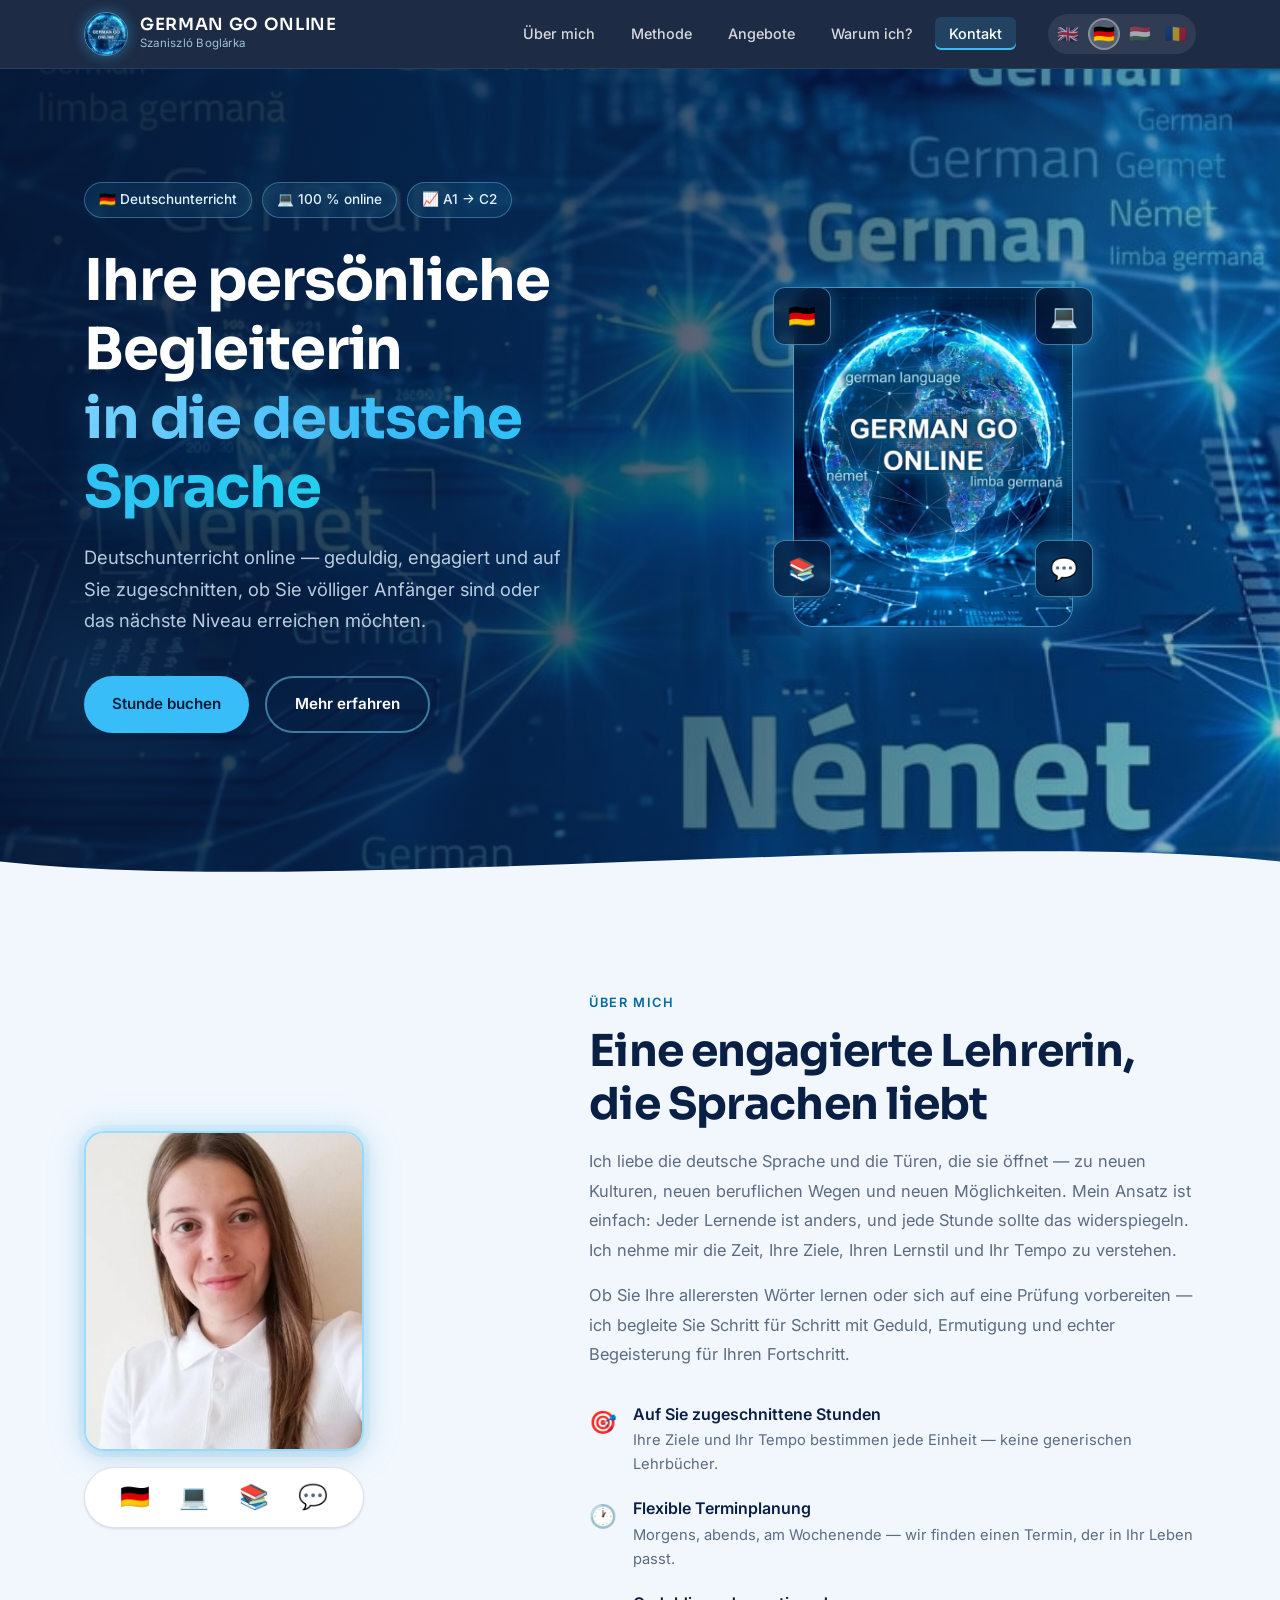
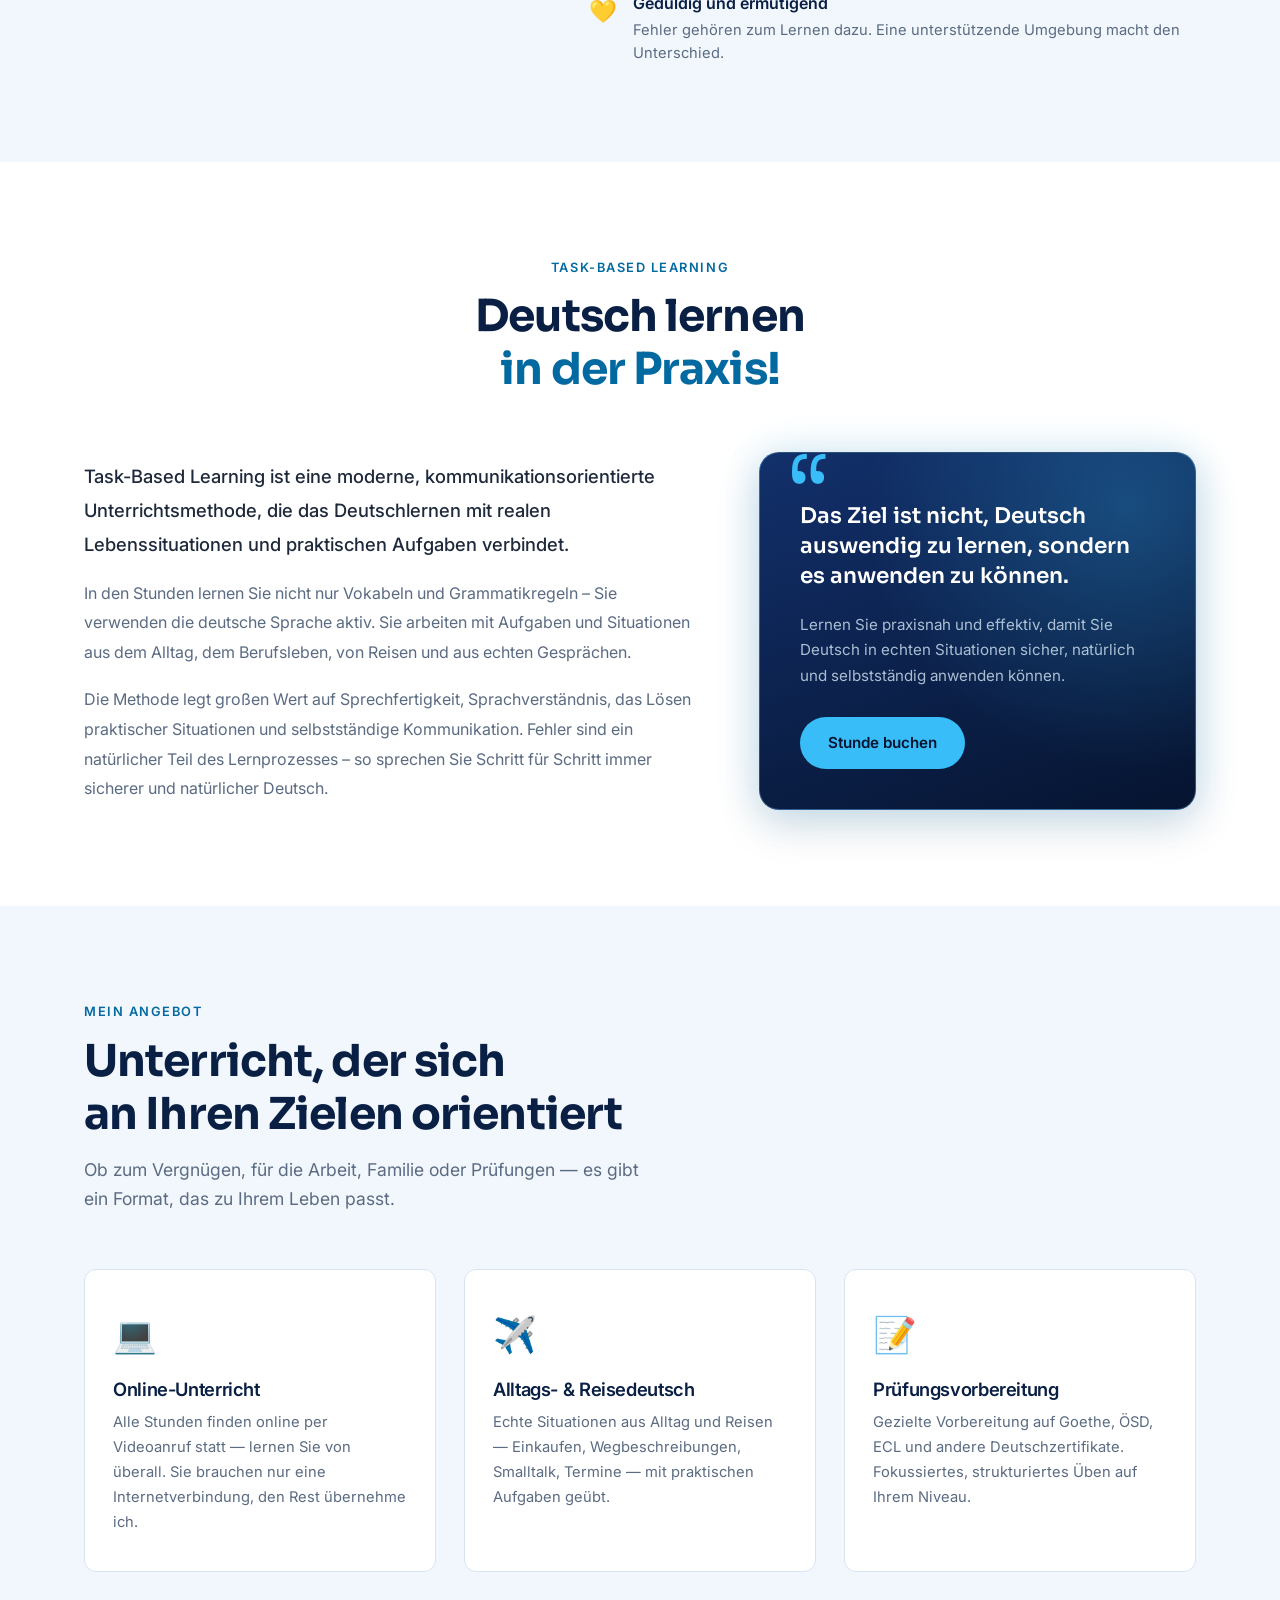
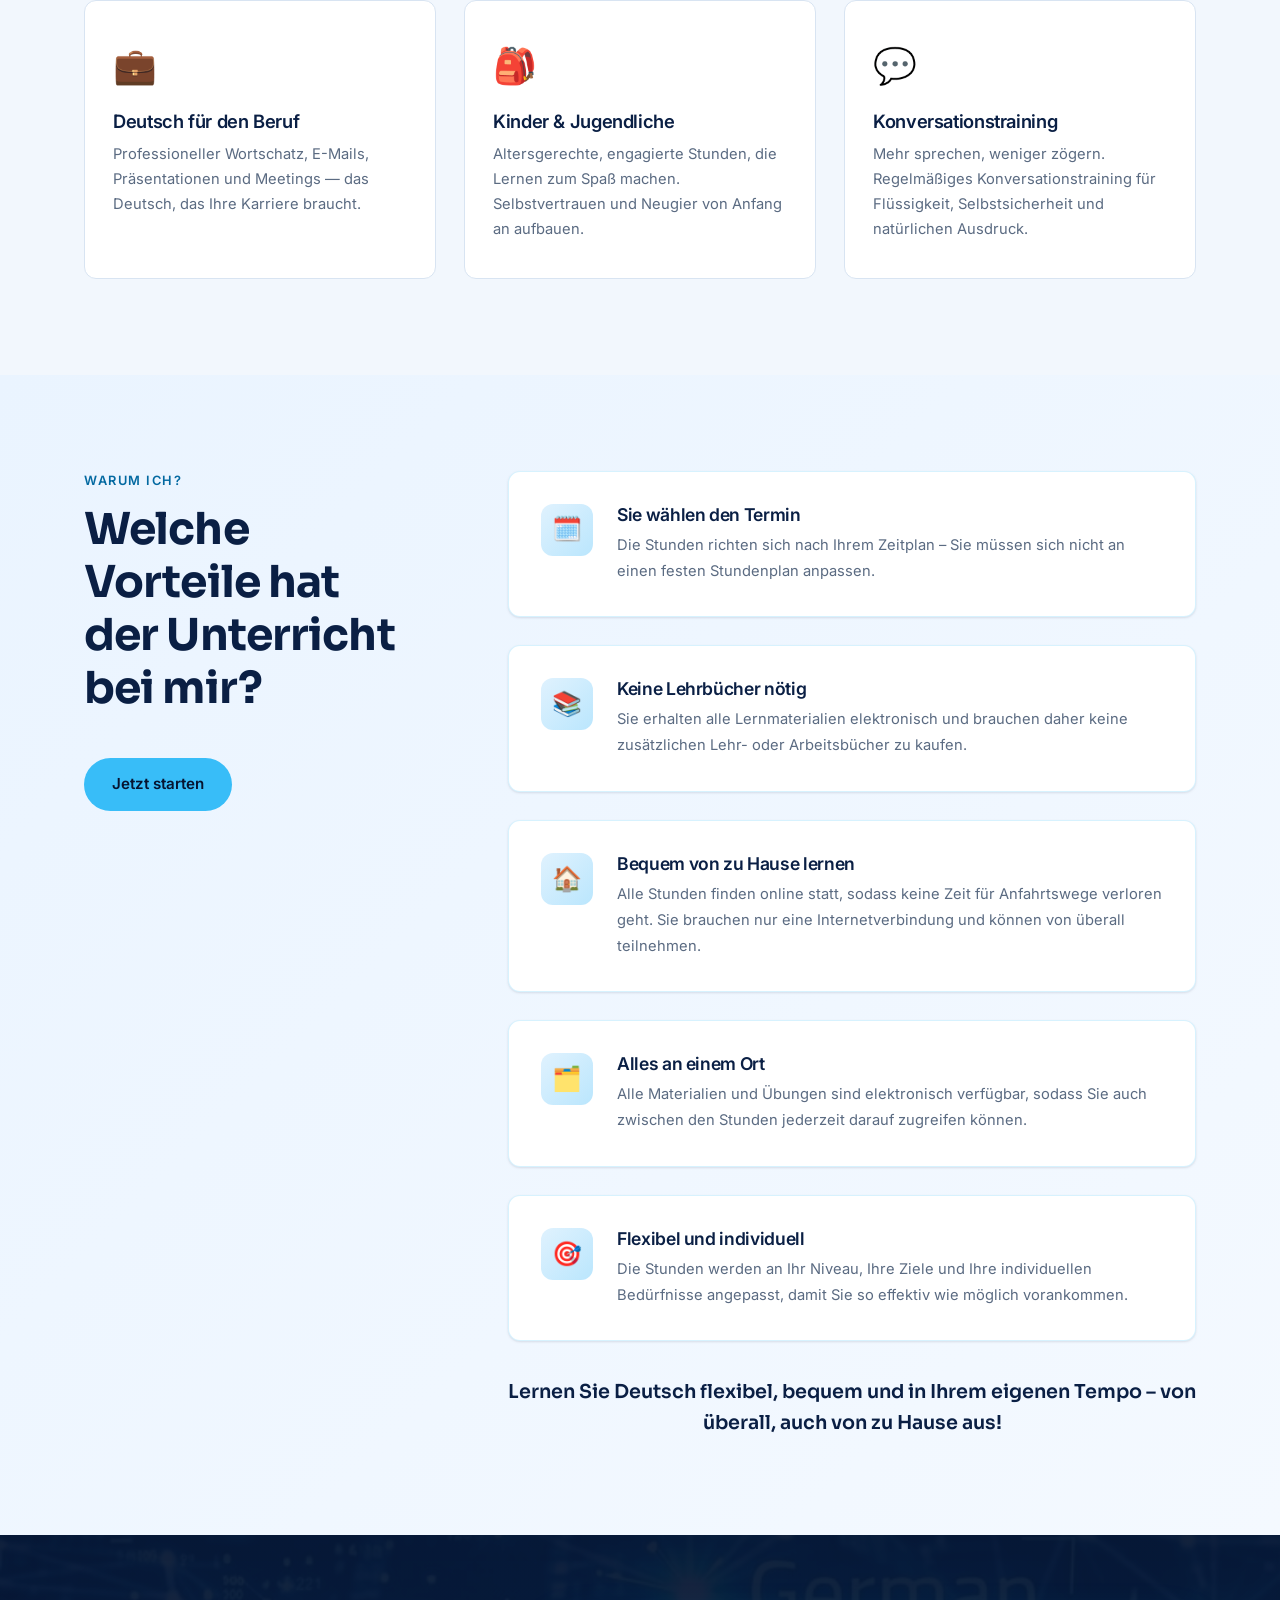
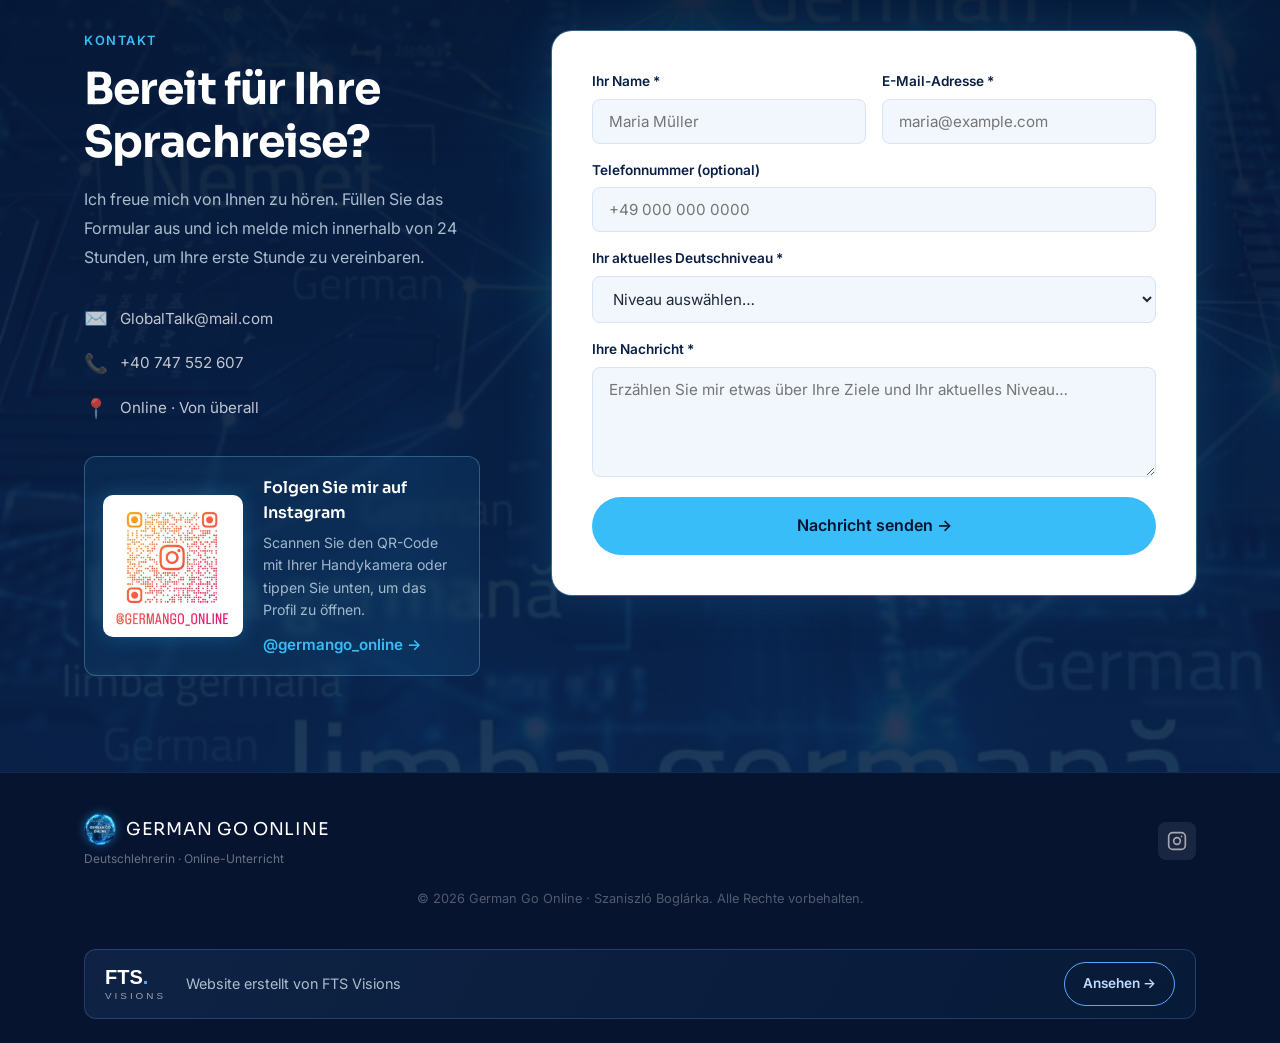
==== de/index.html @ 82cd07a6 "feat(seo): pre-rendered language pages, hreflang, structured data, sitemap - build.js generates /de/" ====
<!DOCTYPE html>
<html lang="de">
<head>
  <meta charset="UTF-8" />
  <meta name="viewport" content="width=device-width, initial-scale=1.0" />
  <link rel="preconnect" href="https://fonts.googleapis.com" />
  <link rel="preconnect" href="https://fonts.gstatic.com" crossorigin />
  <link href="https://fonts.googleapis.com/css2?family=Inter:wght@400;500;600&family=Sora:wght@500;600;700&display=swap" rel="stylesheet" />
  <meta name="theme-color" content="#0a1f44" />

  <!-- Icons -->
  <link rel="icon" href="../favicon.ico" sizes="any" />
  <link rel="icon" type="image/png" sizes="32x32" href="../img/favicon-32.png" />
  <link rel="icon" type="image/png" sizes="16x16" href="../img/favicon-16.png" />
  <link rel="apple-touch-icon" sizes="180x180" href="../img/apple-touch-icon.png" />
  <link rel="manifest" href="../site.webmanifest" />

  <!-- seo:start (generated by build.js — do not edit) -->
  <title>Deutschunterricht online mit Szaniszló Boglárka | German Go Online</title>
  <meta name="description" content="Deutsch online lernen mit Szaniszló Boglárka: aufgabenbasierter Unterricht von A1 bis C2, flexible Termine, digitale Materialien und Prüfungsvorbereitung." />
  <link rel="canonical" href="https://szilardtoth94.github.io/language-teacher/de/" />
  <link rel="alternate" hreflang="en" href="https://szilardtoth94.github.io/language-teacher/" />
  <link rel="alternate" hreflang="de" href="https://szilardtoth94.github.io/language-teacher/de/" />
  <link rel="alternate" hreflang="hu" href="https://szilardtoth94.github.io/language-teacher/hu/" />
  <link rel="alternate" hreflang="ro" href="https://szilardtoth94.github.io/language-teacher/ro/" />
  <link rel="alternate" hreflang="x-default" href="https://szilardtoth94.github.io/language-teacher/" />
  <meta property="og:type" content="website" />
  <meta property="og:site_name" content="German Go Online" />
  <meta property="og:locale" content="de_DE" />
  <meta property="og:locale:alternate" content="en_US" />
  <meta property="og:locale:alternate" content="hu_HU" />
  <meta property="og:locale:alternate" content="ro_RO" />
  <meta property="og:title" content="Deutschunterricht online mit Szaniszló Boglárka | German Go Online" />
  <meta property="og:description" content="Deutsch online lernen mit Szaniszló Boglárka: aufgabenbasierter Unterricht von A1 bis C2, flexible Termine, digitale Materialien und Prüfungsvorbereitung." />
  <meta property="og:url" content="https://szilardtoth94.github.io/language-teacher/de/" />
  <meta property="og:image" content="https://szilardtoth94.github.io/language-teacher/img/og-image.jpg" />
  <meta property="og:image:width" content="1200" />
  <meta property="og:image:height" content="630" />
  <meta property="og:image:alt" content="German Go Online logo — glowing globe" />
  <meta name="twitter:card" content="summary_large_image" />
  <meta name="twitter:title" content="Deutschunterricht online mit Szaniszló Boglárka | German Go Online" />
  <meta name="twitter:description" content="Deutsch online lernen mit Szaniszló Boglárka: aufgabenbasierter Unterricht von A1 bis C2, flexible Termine, digitale Materialien und Prüfungsvorbereitung." />
  <meta name="twitter:image" content="https://szilardtoth94.github.io/language-teacher/img/og-image.jpg" />
  <script type="application/ld+json">
  {"@context":"https://schema.org","@type":"EducationalOrganization","name":"German Go Online","url":"https://szilardtoth94.github.io/language-teacher/de/","logo":"https://szilardtoth94.github.io/language-teacher/img/icon-512.png","image":"https://szilardtoth94.github.io/language-teacher/img/og-image.jpg","description":"Deutsch online lernen mit Szaniszló Boglárka: aufgabenbasierter Unterricht von A1 bis C2, flexible Termine, digitale Materialien und Prüfungsvorbereitung.","email":"GlobalTalk@mail.com","telephone":"+40747552607","sameAs":["https://www.instagram.com/germango_online/"],"knowsLanguage":"de","availableLanguage":["en","de","hu","ro"],"founder":{"@type":"Person","name":"Szaniszló Boglárka","image":"https://szilardtoth94.github.io/language-teacher/img/profile.jpeg","knowsLanguage":["en","de","hu","ro"]}}
  </script>
  <!-- seo:end -->
  <link rel="stylesheet" href="../css/styles.css" />
</head>
<body>
  <nav id="navbar">
    <div class="container nav-inner">
      <a href="#" class="nav-logo" aria-label="German Go Online — Szaniszló Boglárka">
        <img src="../img/logo-icon.png" alt="" class="nav-logo-icon" width="44" height="44" />
        <span class="nav-logo-text">
          <span class="nav-logo-name">German Go Online</span>
          <span class="nav-logo-tag">Szaniszló Boglárka</span>
        </span>
      </a>
      <button class="nav-toggle" aria-label="Toggle menu" aria-expanded="false">
        <span></span><span></span><span></span>
      </button>
      <ul class="nav-links" role="list">
        <li><a href="#about" class="nav-link" data-i18n="nav.about">Über mich</a></li>
        <li><a href="#method" class="nav-link" data-i18n="nav.method">Methode</a></li>
        <li><a href="#services" class="nav-link" data-i18n="nav.services">Angebote</a></li>
        <li><a href="#why" class="nav-link" data-i18n="nav.why">Warum ich?</a></li>
        <li><a href="#contact" class="nav-link" data-i18n="nav.contact">Kontakt</a></li>
      </ul>
      <div class="lang-switcher" aria-label="Select language">
        <a class="lang-btn" data-lang="en" href="../" hreflang="en" aria-label="English">🇬🇧</a>
        <a class="lang-btn active" data-lang="de" href="./" hreflang="de" aria-label="Deutsch">🇩🇪</a>
        <a class="lang-btn" data-lang="hu" href="../hu/" hreflang="hu" aria-label="Magyar">🇭🇺</a>
        <a class="lang-btn" data-lang="ro" href="../ro/" hreflang="ro" aria-label="Română">🇷🇴</a>
      </div>
    </div>
  </nav>

  <section id="hero">
    <div class="hero-bg-shapes" aria-hidden="true">
      <div class="shape shape-1"></div>
      <div class="shape shape-2"></div>
    </div>
    <div class="container hero-inner">
      <div class="hero-content">
        <div class="hero-flags" aria-label="Lesson highlights">
          <span class="flag-badge" data-i18n="hero.badge.de">🇩🇪 Deutschunterricht</span>
          <span class="flag-badge" data-i18n="hero.badge.online">💻 100 % online</span>
          <span class="flag-badge" data-i18n="hero.badge.levels">📈 A1 → C2</span>
        </div>
        <h1 class="hero-headline" data-i18n-html="hero.headline">Ihre persönliche Begleiterin<br /><em>in die deutsche Sprache</em></h1>
        <p class="hero-sub" data-i18n="hero.sub">Deutschunterricht online — geduldig, engagiert und auf Sie zugeschnitten, ob Sie völliger Anfänger sind oder das nächste Niveau erreichen möchten.</p>
        <div class="hero-ctas">
          <a href="#contact" class="btn btn-primary" data-i18n="hero.cta.primary">Stunde buchen</a>
          <a href="#about" class="btn btn-ghost" data-i18n="hero.cta.ghost">Mehr erfahren</a>
        </div>
      </div>
      <div class="hero-visual" aria-hidden="true">
        <div class="hero-avatar-wrap">
          <div class="hero-avatar-placeholder hero-logo">
            <img src="../logo.jpeg" alt="German Go Online logo" class="hero-logo-img" width="576" height="1024" fetchpriority="high" />
          </div>
          <div class="hero-lang-float hero-lang-1">🇩🇪</div>
          <div class="hero-lang-float hero-lang-2">💻</div>
          <div class="hero-lang-float hero-lang-3">📚</div>
          <div class="hero-lang-float hero-lang-4">💬</div>
        </div>
      </div>
    </div>
    <div class="hero-wave" aria-hidden="true">
      <svg viewBox="0 0 1440 80" preserveAspectRatio="none" xmlns="http://www.w3.org/2000/svg">
        <path d="M0,40 C360,80 1080,0 1440,40 L1440,80 L0,80 Z" fill="#f2f7fd"/>
      </svg>
    </div>
  </section>

  <section id="about" class="section">
    <div class="container about-inner">
      <div class="about-image reveal">
        <div class="about-avatar-wrap">
          <div class="about-avatar-placeholder">
            <img src="../img/profile.jpeg" alt="Szaniszló Boglárka" class="avatar-img profile-photo" width="280" height="320" loading="lazy" />
          </div>
          <div class="about-flag-ring" aria-hidden="true">
            <span>🇩🇪</span><span>💻</span><span>📚</span><span>💬</span>
          </div>
        </div>
      </div>
      <div class="about-content reveal">
        <p class="section-label" data-i18n="about.label">Über mich</p>
        <h2 class="section-title" data-i18n-html="about.title">Eine engagierte Lehrerin,<br />die Sprachen liebt</h2>
        <p class="about-bio" data-i18n="about.bio1">Ich liebe die deutsche Sprache und die Türen, die sie öffnet — zu neuen Kulturen, neuen beruflichen Wegen und neuen Möglichkeiten. Mein Ansatz ist einfach: Jeder Lernende ist anders, und jede Stunde sollte das widerspiegeln. Ich nehme mir die Zeit, Ihre Ziele, Ihren Lernstil und Ihr Tempo zu verstehen.</p>
        <p class="about-bio" style="margin-top:16px;" data-i18n="about.bio2">Ob Sie Ihre allerersten Wörter lernen oder sich auf eine Prüfung vorbereiten — ich begleite Sie Schritt für Schritt mit Geduld, Ermutigung und echter Begeisterung für Ihren Fortschritt.</p>
        <ul class="about-highlights">
          <li class="about-highlight">
            <span class="highlight-icon">🎯</span>
            <div>
              <strong data-i18n="about.h1.title">Auf Sie zugeschnittene Stunden</strong>
              <p data-i18n="about.h1.desc">Ihre Ziele und Ihr Tempo bestimmen jede Einheit — keine generischen Lehrbücher.</p>
            </div>
          </li>
          <li class="about-highlight">
            <span class="highlight-icon">🕐</span>
            <div>
              <strong data-i18n="about.h2.title">Flexible Terminplanung</strong>
              <p data-i18n="about.h2.desc">Morgens, abends, am Wochenende — wir finden einen Termin, der in Ihr Leben passt.</p>
            </div>
          </li>
          <li class="about-highlight">
            <span class="highlight-icon">💛</span>
            <div>
              <strong data-i18n="about.h3.title">Geduldig und ermutigend</strong>
              <p data-i18n="about.h3.desc">Fehler gehören zum Lernen dazu. Eine unterstützende Umgebung macht den Unterschied.</p>
            </div>
          </li>
        </ul>
      </div>
    </div>
  </section>

  <section id="method" class="section method-section">
    <div class="container">
      <div class="section-header reveal" style="text-align:center; margin-bottom:56px;">
        <p class="section-label" data-i18n="method.label">Task-Based Learning</p>
        <h2 class="section-title" data-i18n-html="method.title">Deutsch lernen<br /><em>in der Praxis!</em></h2>
      </div>
      <div class="method-inner">
        <div class="method-text reveal">
          <p class="method-lead" data-i18n="method.p1">Task-Based Learning ist eine moderne, kommunikationsorientierte Unterrichtsmethode, die das Deutschlernen mit realen Lebenssituationen und praktischen Aufgaben verbindet.</p>
          <p data-i18n="method.p2">In den Stunden lernen Sie nicht nur Vokabeln und Grammatikregeln – Sie verwenden die deutsche Sprache aktiv. Sie arbeiten mit Aufgaben und Situationen aus dem Alltag, dem Berufsleben, von Reisen und aus echten Gesprächen.</p>
          <p data-i18n="method.p3">Die Methode legt großen Wert auf Sprechfertigkeit, Sprachverständnis, das Lösen praktischer Situationen und selbstständige Kommunikation. Fehler sind ein natürlicher Teil des Lernprozesses – so sprechen Sie Schritt für Schritt immer sicherer und natürlicher Deutsch.</p>
        </div>
        <aside class="method-quote reveal">
          <span class="method-quote-mark" aria-hidden="true">“</span>
          <blockquote data-i18n="method.quote">Das Ziel ist nicht, Deutsch auswendig zu lernen, sondern es anwenden zu können.</blockquote>
          <p class="method-closing" data-i18n="method.closing">Lernen Sie praxisnah und effektiv, damit Sie Deutsch in echten Situationen sicher, natürlich und selbstständig anwenden können.</p>
          <a href="#contact" class="btn btn-primary" data-i18n="hero.cta.primary">Stunde buchen</a>
        </aside>
      </div>
    </div>
  </section>

  <section id="services" class="section">
    <div class="container">
      <div class="section-header reveal" style="margin-bottom:56px;">
        <p class="section-label" data-i18n="svc.label">Mein Angebot</p>
        <h2 class="section-title" data-i18n-html="svc.title">Unterricht, der sich<br />an Ihren Zielen orientiert</h2>
        <p class="section-sub" data-i18n="svc.sub">Ob zum Vergnügen, für die Arbeit, Familie oder Prüfungen — es gibt ein Format, das zu Ihrem Leben passt.</p>
      </div>
      <div class="services-grid">
        <div class="service-card reveal">
          <div class="service-icon">💻</div>
          <h3 class="service-title" data-i18n="svc.online.title">Online-Unterricht</h3>
          <p class="service-desc" data-i18n="svc.online.desc">Alle Stunden finden online per Videoanruf statt — lernen Sie von überall. Sie brauchen nur eine Internetverbindung, den Rest übernehme ich.</p>
        </div>
        <div class="service-card reveal">
          <div class="service-icon">✈️</div>
          <h3 class="service-title" data-i18n="svc.everyday.title">Alltags- &amp; Reisedeutsch</h3>
          <p class="service-desc" data-i18n="svc.everyday.desc">Echte Situationen aus Alltag und Reisen — Einkaufen, Wegbeschreibungen, Smalltalk, Termine — mit praktischen Aufgaben geübt.</p>
        </div>
        <div class="service-card reveal">
          <div class="service-icon">📝</div>
          <h3 class="service-title" data-i18n="svc.exam.title">Prüfungsvorbereitung</h3>
          <p class="service-desc" data-i18n="svc.exam.desc">Gezielte Vorbereitung auf Goethe, ÖSD, ECL und andere Deutschzertifikate. Fokussiertes, strukturiertes Üben auf Ihrem Niveau.</p>
        </div>
        <div class="service-card reveal">
          <div class="service-icon">💼</div>
          <h3 class="service-title" data-i18n="svc.business.title">Deutsch für den Beruf</h3>
          <p class="service-desc" data-i18n="svc.business.desc">Professioneller Wortschatz, E-Mails, Präsentationen und Meetings — das Deutsch, das Ihre Karriere braucht.</p>
        </div>
        <div class="service-card reveal">
          <div class="service-icon">🎒</div>
          <h3 class="service-title" data-i18n="svc.kids.title">Kinder &amp; Jugendliche</h3>
          <p class="service-desc" data-i18n="svc.kids.desc">Altersgerechte, engagierte Stunden, die Lernen zum Spaß machen. Selbstvertrauen und Neugier von Anfang an aufbauen.</p>
        </div>
        <div class="service-card reveal">
          <div class="service-icon">💬</div>
          <h3 class="service-title" data-i18n="svc.conv.title">Konversationstraining</h3>
          <p class="service-desc" data-i18n="svc.conv.desc">Mehr sprechen, weniger zögern. Regelmäßiges Konversationstraining für Flüssigkeit, Selbstsicherheit und natürlichen Ausdruck.</p>
        </div>
      </div>
    </div>
  </section>

  <section id="why" class="section why-section">
    <div class="container">
      <div class="why-inner">
        <div class="why-header reveal">
          <p class="section-label" data-i18n="why.label">Warum ich?</p>
          <h2 class="section-title" data-i18n-html="why.title">Welche Vorteile hat<br />der Unterricht bei mir?</h2>
          <a href="#contact" class="btn btn-primary" style="margin-top:28px; display:inline-flex;" data-i18n="why.cta">Jetzt starten</a>
        </div>
        <div class="why-cards">
          <div class="why-card reveal">
            <div class="why-icon-wrap"><span class="why-icon">🗓️</span></div>
            <div>
              <h3 class="why-title" data-i18n="why.c1.title">Sie wählen den Termin</h3>
              <p class="why-desc" data-i18n="why.c1.desc">Die Stunden richten sich nach Ihrem Zeitplan – Sie müssen sich nicht an einen festen Stundenplan anpassen.</p>
            </div>
          </div>
          <div class="why-card reveal">
            <div class="why-icon-wrap"><span class="why-icon">📚</span></div>
            <div>
              <h3 class="why-title" data-i18n="why.c2.title">Keine Lehrbücher nötig</h3>
              <p class="why-desc" data-i18n="why.c2.desc">Sie erhalten alle Lernmaterialien elektronisch und brauchen daher keine zusätzlichen Lehr- oder Arbeitsbücher zu kaufen.</p>
            </div>
          </div>
          <div class="why-card reveal">
            <div class="why-icon-wrap"><span class="why-icon">🏠</span></div>
            <div>
              <h3 class="why-title" data-i18n="why.c3.title">Bequem von zu Hause lernen</h3>
              <p class="why-desc" data-i18n="why.c3.desc">Alle Stunden finden online statt, sodass keine Zeit für Anfahrtswege verloren geht. Sie brauchen nur eine Internetverbindung und können von überall teilnehmen.</p>
            </div>
          </div>
          <div class="why-card reveal">
            <div class="why-icon-wrap"><span class="why-icon">🗂️</span></div>
            <div>
              <h3 class="why-title" data-i18n="why.c4.title">Alles an einem Ort</h3>
              <p class="why-desc" data-i18n="why.c4.desc">Alle Materialien und Übungen sind elektronisch verfügbar, sodass Sie auch zwischen den Stunden jederzeit darauf zugreifen können.</p>
            </div>
          </div>
          <div class="why-card reveal">
            <div class="why-icon-wrap"><span class="why-icon">🎯</span></div>
            <div>
              <h3 class="why-title" data-i18n="why.c5.title">Flexibel und individuell</h3>
              <p class="why-desc" data-i18n="why.c5.desc">Die Stunden werden an Ihr Niveau, Ihre Ziele und Ihre individuellen Bedürfnisse angepasst, damit Sie so effektiv wie möglich vorankommen.</p>
            </div>
          </div>
          <p class="why-closing reveal" data-i18n="why.closing">Lernen Sie Deutsch flexibel, bequem und in Ihrem eigenen Tempo – von überall, auch von zu Hause aus!</p>
        </div>
      </div>
    </div>
  </section>

  <section id="contact" class="section">
    <div class="container">
      <div class="contact-inner">
        <div class="contact-info reveal">
          <p class="section-label" style="color:var(--accent);" data-i18n="contact.label">Kontakt</p>
          <h2 class="section-title" style="color:white;" data-i18n-html="contact.title">Bereit für Ihre<br />Sprachreise?</h2>
          <p class="contact-intro" data-i18n="contact.intro">Ich freue mich von Ihnen zu hören. Füllen Sie das Formular aus und ich melde mich innerhalb von 24 Stunden, um Ihre erste Stunde zu vereinbaren.</p>
          <ul class="contact-details">
            <li class="contact-detail">
              <span class="contact-detail-icon">✉️</span>
              <a href="mailto:GlobalTalk@mail.com" class="contact-link">GlobalTalk@mail.com</a>
            </li>
            <li class="contact-detail">
              <span class="contact-detail-icon">📞</span>
              <a href="tel:+40747552607" class="contact-link">+40 747 552 607</a>
            </li>
            <li class="contact-detail">
              <span class="contact-detail-icon">📍</span>
              <span data-i18n="contact.location">Online · Von überall</span>
            </li>
          </ul>
          <div class="insta-card">
            <a href="https://www.instagram.com/germango_online/" target="_blank" rel="noopener" class="insta-qr-link" aria-label="Instagram @germango_online">
              <img src="../img/insta-qr.jpeg" alt="Instagram QR code — @germango_online" class="insta-qr" width="140" height="142" loading="lazy" />
            </a>
            <div class="insta-text">
              <strong data-i18n="contact.insta.title">Folgen Sie mir auf Instagram</strong>
              <p data-i18n="contact.insta.desc">Scannen Sie den QR-Code mit Ihrer Handykamera oder tippen Sie unten, um das Profil zu öffnen.</p>
              <a href="https://www.instagram.com/germango_online/" target="_blank" rel="noopener" class="insta-handle">@germango_online →</a>
            </div>
          </div>
        </div>
        <div class="contact-form-wrap reveal">
          <form class="contact-form" id="contact-form" action="https://formsubmit.co/GlobalTalk@mail.com" method="POST">
            <input type="hidden" name="_subject" value="New lesson enquiry — German Go Online" />
            <input type="hidden" name="_template" value="table" />
            <input type="text" name="_honey" class="form-honeypot" tabindex="-1" autocomplete="off" aria-hidden="true" />
            <div class="form-row">
              <div class="form-group">
                <label for="name" data-i18n="contact.form.name">Ihr Name *</label>
                <input type="text" id="name" name="Name" data-i18n-placeholder="contact.form.name.ph" placeholder="Maria Müller" required />
              </div>
              <div class="form-group">
                <label for="email" data-i18n="contact.form.email">E-Mail-Adresse *</label>
                <input type="email" id="email" name="Email" data-i18n-placeholder="contact.form.email.ph" placeholder="maria@example.com" required />
              </div>
            </div>
            <div class="form-group">
              <label for="phone" data-i18n="contact.form.phone">Telefonnummer (optional)</label>
              <input type="tel" id="phone" name="Phone" data-i18n-placeholder="contact.form.phone.ph" placeholder="+49 000 000 0000" />
            </div>
            <div class="form-group">
              <label for="level" data-i18n="contact.form.level">Ihr aktuelles Deutschniveau *</label>
              <select id="level" name="German level" required>
                <option value="" disabled selected data-i18n-option="contact.form.level.ph">Niveau auswählen…</option>
                <option value="Complete beginner" data-i18n-option="contact.form.level.zero">Absoluter Anfänger</option>
                <option value="A1-A2" data-i18n-option="contact.form.level.a">A1–A2 · Grundstufe</option>
                <option value="B1-B2" data-i18n-option="contact.form.level.b">B1–B2 · Mittelstufe</option>
                <option value="C1-C2" data-i18n-option="contact.form.level.c">C1–C2 · Oberstufe</option>
                <option value="Not sure" data-i18n-option="contact.form.level.ns">Noch nicht sicher</option>
              </select>
            </div>
            <div class="form-group">
              <label for="message" data-i18n="contact.form.msg">Ihre Nachricht *</label>
              <textarea id="message" name="Message" rows="4" data-i18n-placeholder="contact.form.msg.ph" placeholder="Erzählen Sie mir etwas über Ihre Ziele und Ihr aktuelles Niveau…" required></textarea>
            </div>
            <button type="submit" class="btn btn-primary form-submit" data-i18n="contact.form.submit">Nachricht senden →</button>
            <p class="form-status" role="status" aria-live="polite"></p>
          </form>
        </div>
      </div>
    </div>
  </section>

  <footer class="footer">
    <div class="container footer-inner">
      <div class="footer-brand">
        <span class="footer-name"><img src="../img/logo-icon.png" alt="" class="footer-logo-icon" width="32" height="32" />German Go Online</span>
        <span class="footer-tagline" data-i18n="footer.tagline">Deutschlehrerin · Online-Unterricht</span>
      </div>
      <div class="footer-social" aria-label="Social media">
        <a href="https://www.instagram.com/germango_online/" target="_blank" rel="noopener" aria-label="Instagram" class="social-link">
          <svg viewBox="0 0 24 24" width="20" height="20" fill="none" stroke="currentColor" stroke-width="2"><rect x="2" y="2" width="20" height="20" rx="5"/><circle cx="12" cy="12" r="4"/><circle cx="17.5" cy="6.5" r="1" fill="currentColor" stroke="none"/></svg>
        </a>
      </div>
      <p class="footer-copy" data-i18n="footer.copy">© 2026 German Go Online · Szaniszló Boglárka. Alle Rechte vorbehalten.</p>
    </div>
  </footer>

  <aside class="fts-ad" aria-label="Website by FTS Visions">
    <div class="container">
      <a class="fts-card" href="https://www.ftsvisions.com/en/" data-i18n-href="fts.href" target="_blank" rel="noopener">
        <span class="fts-logo" aria-hidden="true">
          <span class="fts-logo-main">FTS<span class="fts-dot">.</span></span>
          <span class="fts-logo-sub">VISIONS</span>
        </span>
        <span class="fts-text" data-i18n="fts.label">Website erstellt von FTS Visions</span>
        <span class="fts-cta" data-i18n="fts.cta">Ansehen →</span>
      </a>
    </div>
  </aside>

  <div id="lang-modal" class="lang-modal" role="dialog" aria-modal="true" aria-labelledby="lang-modal-title">
    <div class="lang-modal-box">
      <p class="lang-modal-greeting">Welcome · Willkommen · Üdvözlünk · Bun venit</p>
      <h2 class="lang-modal-title" id="lang-modal-title">Choose your language</h2>
      <div class="lang-modal-options">
        <a class="lang-modal-btn" data-lang="en" href="../" hreflang="en">
          <span class="lang-modal-flag">🇬🇧</span>
          <span class="lang-modal-name">English</span>
        </a>
        <a class="lang-modal-btn" data-lang="de" href="./" hreflang="de">
          <span class="lang-modal-flag">🇩🇪</span>
          <span class="lang-modal-name">Deutsch</span>
        </a>
        <a class="lang-modal-btn" data-lang="hu" href="../hu/" hreflang="hu">
          <span class="lang-modal-flag">🇭🇺</span>
          <span class="lang-modal-name">Magyar</span>
        </a>
        <a class="lang-modal-btn" data-lang="ro" href="../ro/" hreflang="ro">
          <span class="lang-modal-flag">🇷🇴</span>
          <span class="lang-modal-name">Română</span>
        </a>
      </div>
    </div>
  </div>

  <script src="../js/translations.js"></script>
  <script src="../js/main.js"></script>
</body>
</html>
---- css/styles.css ----
*, *::before, *::after { box-sizing: border-box; margin: 0; padding: 0; }

:root {
  --primary: #0a1f44;
  --primary-light: #12306b;
  --primary-deep: #061430;
  --accent: #38bdf8;
  --accent-dark: #0ea5e9;
  --accent-ink: #0369a1;
  --glow: rgba(56,189,248,.45);
  --bg: #f2f7fd;
  --surface: #ffffff;
  --text: #1e293b;
  --muted: #5b6b82;
  --border: #d8e4f2;
  --shadow-sm: 0 1px 3px rgba(10,31,68,.08), 0 1px 2px rgba(10,31,68,.05);
  --shadow-md: 0 6px 20px rgba(10,31,68,.10);
  --shadow-lg: 0 14px 44px rgba(10,31,68,.16);
  --font-head: 'Sora', 'Inter', sans-serif;
  --radius: 12px;
  --radius-lg: 20px;
  --transition: 0.25s ease;
}

html { scroll-behavior: smooth; }
body { font-family: 'Inter', sans-serif; color: var(--text); background: var(--bg); line-height: 1.6; }
img { max-width: 100%; display: block; }
a { color: inherit; text-decoration: none; }
button { cursor: pointer; border: none; background: none; font: inherit; }

h1, h2, h3 { font-family: var(--font-head); line-height: 1.2; letter-spacing: -0.02em; font-weight: 700; }

.container { max-width: 1160px; margin: 0 auto; padding: 0 24px; }
.section { padding: 96px 0; }
.section-label { font-size: 0.8rem; font-weight: 600; letter-spacing: 0.12em; text-transform: uppercase; color: var(--accent-ink); margin-bottom: 12px; }
.section-title { font-size: clamp(2rem, 4vw, 2.75rem); color: var(--primary); margin-bottom: 16px; }
.section-sub { font-size: 1.1rem; color: var(--muted); max-width: 560px; }

.btn { display: inline-flex; align-items: center; gap: 8px; padding: 14px 28px; border-radius: 50px; font-weight: 600; font-size: 0.95rem; transition: var(--transition); }
.btn-primary { background: var(--accent); color: var(--primary-deep); box-shadow: 0 0 0 0 var(--glow); }
.btn-primary:hover { background: #7dd3fc; transform: translateY(-2px); box-shadow: 0 0 24px var(--glow), var(--shadow-md); }
.btn-ghost { border: 2px solid rgba(125,211,252,.5); color: white; }
.btn-ghost:hover { background: rgba(56,189,248,.12); border-color: var(--accent); transform: translateY(-2px); }

/* Scroll-reveal utility */
.reveal { opacity: 0; transform: translateY(28px); transition: opacity 0.6s ease, transform 0.6s ease; }
.reveal.visible { opacity: 1; transform: translateY(0); }

/* ── Navbar ── */
#navbar {
  position: sticky; top: 0; z-index: 100;
  background: rgba(6, 20, 48, 0.9);
  border-bottom: 1px solid rgba(56,189,248,.15);
  backdrop-filter: blur(8px);
  transition: box-shadow var(--transition);
}
#navbar.navbar--scrolled { box-shadow: 0 2px 20px rgba(0,0,0,.25); }

.nav-inner { display: flex; align-items: center; gap: 32px; height: 68px; }
.nav-logo { display: flex; flex-direction: column; margin-right: auto; }
.nav-logo-name { font-family: var(--font-head); font-weight: 600; font-size: 1.05rem; color: white; line-height: 1.1; }
.nav-logo-tag { font-size: 0.68rem; letter-spacing: 0.08em; color: var(--accent); text-transform: uppercase; }

.nav-links { display: flex; gap: 8px; list-style: none; }
.nav-link { padding: 8px 14px; border-radius: 6px; color: rgba(255,255,255,.82); font-size: 0.9rem; font-weight: 500; transition: var(--transition); }
.nav-link:hover { color: white; background: rgba(255,255,255,.08); }


.nav-toggle { display: none; flex-direction: column; gap: 5px; padding: 6px; }
.nav-toggle span { display: block; width: 24px; height: 2px; background: white; border-radius: 2px; transition: var(--transition); }
.nav-toggle[aria-expanded="true"] span:nth-child(1) { transform: translateY(7px) rotate(45deg); }
.nav-toggle[aria-expanded="true"] span:nth-child(2) { opacity: 0; }
.nav-toggle[aria-expanded="true"] span:nth-child(3) { transform: translateY(-7px) rotate(-45deg); }

@media (max-width: 768px) {
  .nav-toggle { display: flex; }
  .nav-links {
    display: none; flex-direction: column; gap: 0;
    position: absolute; top: 100%; left: 0; right: 0;
    background: var(--primary-deep); padding: 24px;
    z-index: 99; overflow-y: auto;
    max-height: calc(100vh - 68px);
  }
  .nav-links.open { display: flex; }
  .nav-link { padding: 16px; font-size: 1.1rem; border-radius: 8px; }
}

/* ── Hero ── */
#hero {
  position: relative; overflow: hidden;
  background:
    linear-gradient(100deg, rgba(6,20,48,.92) 0%, rgba(6,20,48,.72) 45%, rgba(6,20,48,.25) 100%),
    url('../background.jpeg') center 60% / cover no-repeat,
    var(--primary);
  padding: 100px 0 0;
  min-height: 92vh;
  display: flex; flex-direction: column;
}

.hero-bg-shapes { position: absolute; inset: 0; pointer-events: none; }
.shape { position: absolute; border-radius: 50%; }
.shape-1 { width: 500px; height: 500px; background: radial-gradient(circle, rgba(56,189,248,.18), transparent 70%); top: -120px; right: -100px; }
.shape-2 { width: 300px; height: 300px; background: radial-gradient(circle, rgba(56,189,248,.10), transparent 70%); bottom: 60px; left: -60px; }

.hero-inner { display: grid; grid-template-columns: 1fr 1fr; gap: 60px; align-items: center; flex: 1; padding-bottom: 80px; }

.hero-flags { display: flex; flex-wrap: wrap; gap: 10px; margin-bottom: 28px; }
.flag-badge {
  background: rgba(56,189,248,.1);
  border: 1px solid rgba(125,211,252,.35);
  color: #e0f2fe; padding: 6px 14px;
  border-radius: 50px; font-size: 0.85rem; font-weight: 500;
  backdrop-filter: blur(4px);
  animation: flagFloat 3s ease-in-out infinite;
}
.flag-badge:nth-child(2) { animation-delay: .4s; }
.flag-badge:nth-child(3) { animation-delay: .8s; }
.flag-badge:nth-child(4) { animation-delay: 1.2s; }

@keyframes flagFloat { 0%,100% { transform: translateY(0); } 50% { transform: translateY(-4px); } }

.hero-headline { font-size: clamp(2.4rem, 5vw, 3.6rem); color: white; margin-bottom: 20px; }
.hero-headline em {
  font-style: normal;
  background: linear-gradient(90deg, #7dd3fc, var(--accent) 50%, #22d3ee);
  -webkit-background-clip: text; background-clip: text; color: transparent;
  text-shadow: 0 0 40px rgba(56,189,248,.35);
}
.hero-sub { font-size: 1.15rem; color: rgba(224,242,254,.82); max-width: 480px; margin-bottom: 40px; line-height: 1.7; }
.hero-ctas { display: flex; gap: 16px; flex-wrap: wrap; }

/* Avatar visual */
.hero-visual { display: flex; justify-content: center; align-items: center; }
.hero-avatar-wrap { position: relative; width: 320px; height: 360px; }
.hero-avatar-placeholder {
  width: 260px; height: 300px;
  background: rgba(56,189,248,.08);
  border: 1.5px solid rgba(125,211,252,.55);
  border-radius: var(--radius-lg);
  overflow: hidden;
  margin: 30px auto 0;
  box-shadow: 0 0 40px rgba(56,189,248,.35), inset 0 0 30px rgba(56,189,248,.12);
  backdrop-filter: blur(6px);
}

.hero-lang-float {
  position: absolute; background: rgba(6,20,48,.55);
  border: 1px solid rgba(125,211,252,.5);
  backdrop-filter: blur(6px);
  border-radius: 12px; padding: 10px 14px;
  font-size: 1.4rem; box-shadow: 0 0 18px rgba(56,189,248,.35);
  animation: floatBadge 4s ease-in-out infinite;
}
.hero-lang-1 { top: 10px; left: 0; animation-delay: 0s; }
.hero-lang-2 { top: 10px; right: 0; animation-delay: 1s; }
.hero-lang-3 { bottom: 40px; left: 0; animation-delay: 2s; }
.hero-lang-4 { bottom: 40px; right: 0; animation-delay: 3s; }
@keyframes floatBadge { 0%,100%{transform:translateY(0) rotate(-2deg);} 50%{transform:translateY(-10px) rotate(2deg);} }

.hero-wave { margin-top: auto; line-height: 0; }
.hero-wave svg { width: 100%; display: block; }

@media (max-width: 768px) {
  #hero {
    min-height: auto; padding: 80px 0 0;
    background:
      linear-gradient(180deg, rgba(6,20,48,.85) 0%, rgba(6,20,48,.7) 100%),
      url('../background.jpeg') center / cover no-repeat,
      var(--primary);
  }
  .hero-inner { grid-template-columns: 1fr; gap: 40px; text-align: center; padding-bottom: 60px; }
  .hero-visual { display: none; }
  .hero-flags { justify-content: center; }
  .hero-ctas { justify-content: center; }
  .hero-sub { margin-left: auto; margin-right: auto; }
}

/* ── About ── */
.about-inner { display: grid; grid-template-columns: 1fr 1.4fr; gap: 72px; align-items: center; }

.about-avatar-wrap { position: relative; display: inline-block; }
.about-avatar-placeholder {
  width: 280px; height: 320px;
  background: linear-gradient(135deg, #e0f2fe, #f0f9ff);
  border: 1px solid #bae6fd;
  border-radius: var(--radius-lg);
  overflow: hidden;
  box-shadow: var(--shadow-md);
}

.avatar-img { width: 100%; height: 100%; object-fit: cover; display: block; }

.about-flag-ring {
  display: flex; justify-content: space-around;
  background: white; border-radius: 50px;
  padding: 10px 20px; margin-top: 16px;
  border: 1px solid var(--border);
  box-shadow: var(--shadow-sm);
  font-size: 1.5rem;
}

.about-bio { color: var(--muted); line-height: 1.8; font-size: 1.025rem; }

.about-highlights { list-style: none; margin-top: 32px; display: flex; flex-direction: column; gap: 20px; }
.about-highlight { display: flex; gap: 16px; align-items: flex-start; }
.highlight-icon { font-size: 1.4rem; flex-shrink: 0; margin-top: 2px; }
.about-highlight strong { display: block; color: var(--primary); font-weight: 600; margin-bottom: 2px; }
.about-highlight p { color: var(--muted); font-size: 0.92rem; }

@media (max-width: 768px) {
  .about-inner { grid-template-columns: 1fr; gap: 40px; }
  .about-image { display: flex; justify-content: center; }
  .about-avatar-placeholder { width: 220px; height: 250px; }
}

/* ── Services ── */
.services-grid { display: grid; grid-template-columns: repeat(3, 1fr); gap: 28px; }

.service-card {
  background: var(--surface);
  border: 1px solid var(--border);
  border-radius: var(--radius);
  padding: 36px 28px;
  transition: var(--transition);
  position: relative; overflow: hidden;
}
.service-card::before {
  content: '';
  position: absolute; top: 0; left: 0; right: 0;
  height: 3px;
  background: linear-gradient(90deg, #22d3ee, var(--accent), var(--accent-dark));
  transform: scaleX(0); transform-origin: left;
  transition: transform 0.3s ease;
}
.service-card:hover { transform: translateY(-4px); box-shadow: var(--shadow-lg), 0 0 0 1px rgba(56,189,248,.35); border-color: transparent; }
.service-card:hover::before { transform: scaleX(1); }

.service-icon { font-size: 2.2rem; margin-bottom: 16px; }
.service-title { font-size: 1.15rem; color: var(--primary); margin-bottom: 10px; font-family: 'Inter', sans-serif; font-weight: 600; }
.service-desc { font-size: 0.92rem; color: var(--muted); line-height: 1.7; }

@media (max-width: 900px) { .services-grid { grid-template-columns: 1fr 1fr; } }
@media (max-width: 540px) { .services-grid { grid-template-columns: 1fr; } }

/* ── Why Choose Me ── */
.why-section { background: linear-gradient(135deg, #eaf4ff, #f4f9ff); }

.why-inner { display: grid; grid-template-columns: 1fr 2fr; gap: 80px; align-items: start; }
.why-header { position: sticky; top: 100px; }

.why-cards { display: flex; flex-direction: column; gap: 28px; }
.why-card {
  display: flex; gap: 24px; align-items: flex-start;
  background: white; border-radius: var(--radius);
  padding: 32px; box-shadow: var(--shadow-sm);
  border: 1px solid rgba(56,189,248,.2);
  transition: var(--transition);
}
.why-card:hover { box-shadow: var(--shadow-md), 0 0 0 1px rgba(56,189,248,.35); transform: translateX(6px); }

.why-icon-wrap {
  flex-shrink: 0; width: 52px; height: 52px;
  background: linear-gradient(135deg, #e0f2fe, #bae6fd);
  border-radius: 12px;
  display: flex; align-items: center; justify-content: center;
}
.why-icon { font-size: 1.5rem; }
.why-title { font-size: 1.1rem; font-weight: 600; color: var(--primary); margin-bottom: 8px; font-family: 'Inter', sans-serif; }
.why-desc { font-size: 0.92rem; color: var(--muted); line-height: 1.75; }

@media (max-width: 768px) {
  .why-inner { grid-template-columns: 1fr; gap: 40px; }
  .why-header { position: static; }
}

/* ── Contact ── */
.contact-inner { display: grid; grid-template-columns: 1fr 1.3fr; gap: 72px; align-items: start; }

.contact-intro { color: rgba(224,242,254,.75); line-height: 1.8; margin: 16px 0 32px; font-size: 1rem; }
.contact-details { list-style: none; display: flex; flex-direction: column; gap: 14px; }
.contact-detail { display: flex; align-items: center; gap: 12px; color: rgba(255,255,255,.75); font-size: 0.95rem; }
.contact-detail-icon { font-size: 1.2rem; flex-shrink: 0; }

.contact-form-wrap { background: white; border-radius: var(--radius-lg); padding: 40px; box-shadow: 0 0 0 1px rgba(125,211,252,.35), 0 0 50px rgba(56,189,248,.18), var(--shadow-lg); }

.form-row { display: grid; grid-template-columns: 1fr 1fr; gap: 16px; }
.form-group { display: flex; flex-direction: column; gap: 6px; margin-bottom: 16px; }
.form-group label { font-size: 0.85rem; font-weight: 600; color: var(--primary); }
.form-group input, .form-group select, .form-group textarea {
  padding: 12px 16px; border: 1.5px solid var(--border); border-radius: 8px;
  font-family: 'Inter', sans-serif; font-size: 0.95rem; color: var(--text);
  background: var(--bg); transition: border-color var(--transition);
  outline: none;
}
.form-group input:focus, .form-group select:focus, .form-group textarea:focus {
  border-color: var(--accent);
  box-shadow: 0 0 0 3px rgba(56,189,248,.2);
}
.form-group textarea { resize: vertical; min-height: 110px; }
.form-submit { width: 100%; justify-content: center; padding: 16px; font-size: 1rem; margin-top: 4px; }

@media (max-width: 768px) {
  .contact-inner { grid-template-columns: 1fr; gap: 40px; }
  .form-row { grid-template-columns: 1fr; }
}

/* ── Footer ── */
.footer { background: var(--primary-deep); border-top: 1px solid rgba(56,189,248,.15); padding: 40px 0; }
.footer-inner { display: flex; align-items: center; justify-content: space-between; flex-wrap: wrap; gap: 20px; }
.footer-brand { display: flex; flex-direction: column; gap: 4px; }
.footer-name { font-family: var(--font-head); color: white; font-size: 1.1rem; }
.footer-tagline { font-size: 0.75rem; color: rgba(255,255,255,.4); }
.footer-social { display: flex; gap: 12px; }
.social-link {
  width: 38px; height: 38px; border-radius: 8px;
  background: rgba(255,255,255,.08); color: rgba(255,255,255,.6);
  display: flex; align-items: center; justify-content: center;
  transition: var(--transition);
}
.social-link:hover { background: var(--accent); color: var(--primary-deep); box-shadow: 0 0 16px var(--glow); }
.footer-copy { color: rgba(255,255,255,.3); font-size: 0.8rem; width: 100%; text-align: center; }

@media (max-width: 600px) {
  .footer-inner { flex-direction: column; text-align: center; align-items: center; }
}

/* ── Active nav link highlighting ── */
.nav-link--active { color: white !important; background: rgba(56,189,248,.16) !important; box-shadow: inset 0 -2px 0 var(--accent); }

/* ── Section backgrounds ── */
#about { background: var(--bg); }
#services { background: var(--bg); }
#contact {
  background:
    linear-gradient(180deg, rgba(6,20,48,.94), rgba(10,31,68,.88)),
    url('../background.jpeg') center 75% / cover no-repeat,
    var(--primary);
}

.section-header { margin-bottom: 56px; }

/* ── Language Switcher ── */
.lang-switcher {
  display: flex; align-items: center; gap: 4px;
  background: rgba(255,255,255,.08);
  border-radius: 50px;
  padding: 4px;
}
.lang-btn {
  width: 32px; height: 32px;
  border-radius: 50%;
  font-size: 1.1rem;
  display: flex; align-items: center; justify-content: center;
  background: transparent;
  opacity: 0.55;
  transition: var(--transition);
  cursor: pointer;
  border: 2px solid transparent;
}
.lang-btn:hover { opacity: 0.9; background: rgba(255,255,255,.1); }
.lang-btn.active { opacity: 1; background: rgba(255,255,255,.18); border-color: rgba(255,255,255,.3); }

@media (max-width: 768px) {
  .lang-switcher { order: -1; margin-left: auto; margin-right: 8px; }
}

/* ── Language Picker Modal ── */
.lang-modal {
  position: fixed; inset: 0; z-index: 1000;
  background: rgba(6,20,48,.86);
  backdrop-filter: blur(6px);
  display: flex; align-items: center; justify-content: center;
  opacity: 0; visibility: hidden;
  transition: opacity 0.3s ease, visibility 0.3s ease;
}
.lang-modal.visible { opacity: 1; visibility: visible; }
.lang-modal-box {
  background: var(--surface);
  border-radius: var(--radius-lg);
  padding: 48px 40px;
  max-width: 420px; width: 90%;
  text-align: center;
  box-shadow: var(--shadow-lg);
  transform: translateY(24px);
  transition: transform 0.35s ease;
}
.lang-modal.visible .lang-modal-box { transform: translateY(0); }
.lang-modal-greeting {
  font-size: 0.8rem; color: var(--muted);
  letter-spacing: 0.06em; margin-bottom: 10px;
}
.lang-modal-title {
  font-family: var(--font-head);
  font-size: 1.55rem; color: var(--primary);
  margin-bottom: 32px;
}
.lang-modal-options {
  display: grid; grid-template-columns: 1fr 1fr; gap: 12px;
}
.lang-modal-btn {
  display: flex; flex-direction: column; align-items: center; gap: 8px;
  padding: 20px 16px;
  border-radius: var(--radius);
  border: 2px solid var(--border);
  background: var(--bg);
  cursor: pointer;
  transition: var(--transition);
}
.lang-modal-btn:hover {
  border-color: var(--accent);
  background: #f0f9ff;
  transform: translateY(-2px);
  box-shadow: var(--shadow-sm);
}
.lang-modal-flag { font-size: 2.2rem; line-height: 1; }
.lang-modal-name { font-weight: 600; color: var(--primary); font-size: 0.95rem; }

/* ── Method (Task-Based Learning) ── */
.method-section { background: var(--surface); }
.method-section .section-title em { color: var(--accent-ink); font-style: normal; }
.method-inner { display: grid; grid-template-columns: 1.4fr 1fr; gap: 64px; align-items: center; }
.method-text p { font-size: 1rem; color: var(--muted); line-height: 1.85; }
.method-text p + p { margin-top: 18px; }
.method-text .method-lead { font-size: 1.15rem; color: var(--text); font-weight: 500; }
.method-quote {
  position: relative; color: white;
  background: radial-gradient(circle at 85% 15%, rgba(56,189,248,.25), transparent 55%), linear-gradient(160deg, var(--primary-light), var(--primary-deep));
  border: 1px solid rgba(125,211,252,.3);
  border-radius: var(--radius-lg); padding: 48px 40px 40px;
  box-shadow: 0 0 40px rgba(56,189,248,.2), var(--shadow-lg);
}
.method-quote-mark {
  position: absolute; top: -8px; left: 28px; font-family: var(--font-head);
  font-size: 6rem; line-height: 1; color: var(--accent);
}
.method-quote blockquote { font-family: var(--font-head); font-weight: 600; font-size: 1.35rem; line-height: 1.4; margin-bottom: 20px; }
.method-closing { font-size: 0.95rem; color: rgba(224,242,254,.75); line-height: 1.7; margin-bottom: 28px; }
@media (max-width: 860px) {
  .method-inner { grid-template-columns: 1fr; gap: 40px; }
  .method-quote { padding: 44px 28px 32px; }
}

.why-closing { font-family: var(--font-head); font-weight: 600; font-size: 1.2rem; color: var(--primary); text-align: center; margin-top: 8px; }

/* ── Logo ── */
.nav-logo { flex-direction: row; align-items: center; gap: 12px; }
.nav-logo-text { display: flex; flex-direction: column; }
.nav-logo-icon {
  width: 44px; height: 44px; border-radius: 50%; object-fit: cover; flex-shrink: 0;
  border: 1px solid rgba(125,211,252,.55);
  box-shadow: 0 0 14px rgba(56,189,248,.45);
}
.nav-logo-name { text-transform: uppercase; letter-spacing: 0.04em; }
.nav-logo-tag { color: rgba(186,230,253,.8); text-transform: none; letter-spacing: 0.02em; font-size: 0.72rem; }

.hero-logo { width: 280px; height: 340px; margin-top: 10px; }
.hero-logo-img { width: 100%; height: 100%; object-fit: cover; object-position: center 42%; display: block; }

.footer-name { display: inline-flex; align-items: center; gap: 10px; text-transform: uppercase; letter-spacing: 0.04em; }
.footer-logo-icon { width: 32px; height: 32px; border-radius: 50%; object-fit: cover; box-shadow: 0 0 10px rgba(56,189,248,.4); }

@media (max-width: 420px) {
  .nav-logo-icon { width: 38px; height: 38px; }
  .nav-logo-name { font-size: 0.9rem; }
}

/* ── Instagram QR card ── */
.insta-card {
  display: flex; align-items: center; gap: 20px;
  margin-top: 32px; padding: 18px;
  background: rgba(56,189,248,.08);
  border: 1px solid rgba(125,211,252,.3);
  border-radius: var(--radius);
  backdrop-filter: blur(4px);
}
.insta-qr-link { flex-shrink: 0; display: block; border-radius: 10px; overflow: hidden; background: white; padding: 6px; box-shadow: 0 0 20px rgba(56,189,248,.25); transition: var(--transition); }
.insta-qr-link:hover { transform: scale(1.03); box-shadow: 0 0 28px rgba(56,189,248,.45); }
.insta-qr { width: 128px; height: auto; display: block; }
.insta-text strong { display: block; color: white; font-family: var(--font-head); font-weight: 600; margin-bottom: 6px; }
.insta-text p { color: rgba(224,242,254,.7); font-size: 0.88rem; line-height: 1.6; margin-bottom: 10px; }
.insta-handle { color: var(--accent); font-weight: 600; font-size: 0.95rem; }
.insta-handle:hover { color: #7dd3fc; text-decoration: underline; }

@media (max-width: 480px) {
  .insta-card { flex-direction: column; text-align: center; }
}

/* ── Profile photo (About) ── */
.profile-photo { object-position: center 22%; }
.about-avatar-placeholder:has(.profile-photo) {
  border: 2px solid rgba(56,189,248,.45);
  box-shadow: 0 0 0 6px rgba(56,189,248,.08), 0 0 36px rgba(56,189,248,.25), var(--shadow-md);
}

.contact-link { color: inherit; transition: var(--transition); }
.contact-link:hover { color: var(--accent); }

/* ── Contact form status ── */
.form-honeypot { position: absolute; left: -9999px; width: 1px; height: 1px; opacity: 0; }
.form-submit:disabled { opacity: .7; cursor: wait; transform: none; }
.form-status { margin-top: 14px; font-size: 0.92rem; line-height: 1.6; border-radius: 8px; }
.form-status:empty { display: none; }
.form-status--ok { padding: 12px 14px; background: #ecfdf5; color: #065f46; border: 1px solid #a7f3d0; }
.form-status--error { padding: 12px 14px; background: #fef2f2; color: #991b1b; border: 1px solid #fecaca; }

/* ── FTS Visions mini ad ── */
.fts-ad { background: var(--primary-deep); padding: 0 0 24px; }
.fts-card {
  display: flex; align-items: center; gap: 20px;
  padding: 12px 20px;
  background: linear-gradient(120deg, rgba(96,165,250,.10), rgba(56,189,248,.04));
  border: 1px solid rgba(96,165,250,.25);
  border-radius: var(--radius);
  transition: var(--transition);
}
.fts-card:hover { border-color: rgba(96,165,250,.6); box-shadow: 0 0 24px rgba(96,165,250,.18); transform: translateY(-2px); }
.fts-logo { display: flex; flex-direction: column; flex-shrink: 0; font-family: Arial, sans-serif; line-height: 1; }
.fts-logo-main { font-weight: 800; font-size: 1.25rem; color: white; }
.fts-dot { color: #60a5fa; }
.fts-logo-sub { font-size: 0.62rem; letter-spacing: 0.3em; color: #9ca3af; margin-top: 4px; }
.fts-text { flex: 1; min-width: 0; color: rgba(224,242,254,.75); font-size: 0.9rem; }
.fts-cta {
  flex-shrink: 0; padding: 10px 18px; border-radius: 50px;
  border: 1.5px solid #60a5fa; color: #bfdbfe; font-weight: 600; font-size: 0.85rem;
  transition: var(--transition); white-space: nowrap;
}
.fts-card:hover .fts-cta { background: #60a5fa; color: var(--primary-deep); }

@media (max-width: 480px) {
  .fts-card { gap: 14px; padding: 12px 16px; }
  .fts-text { font-size: 0.82rem; }
}
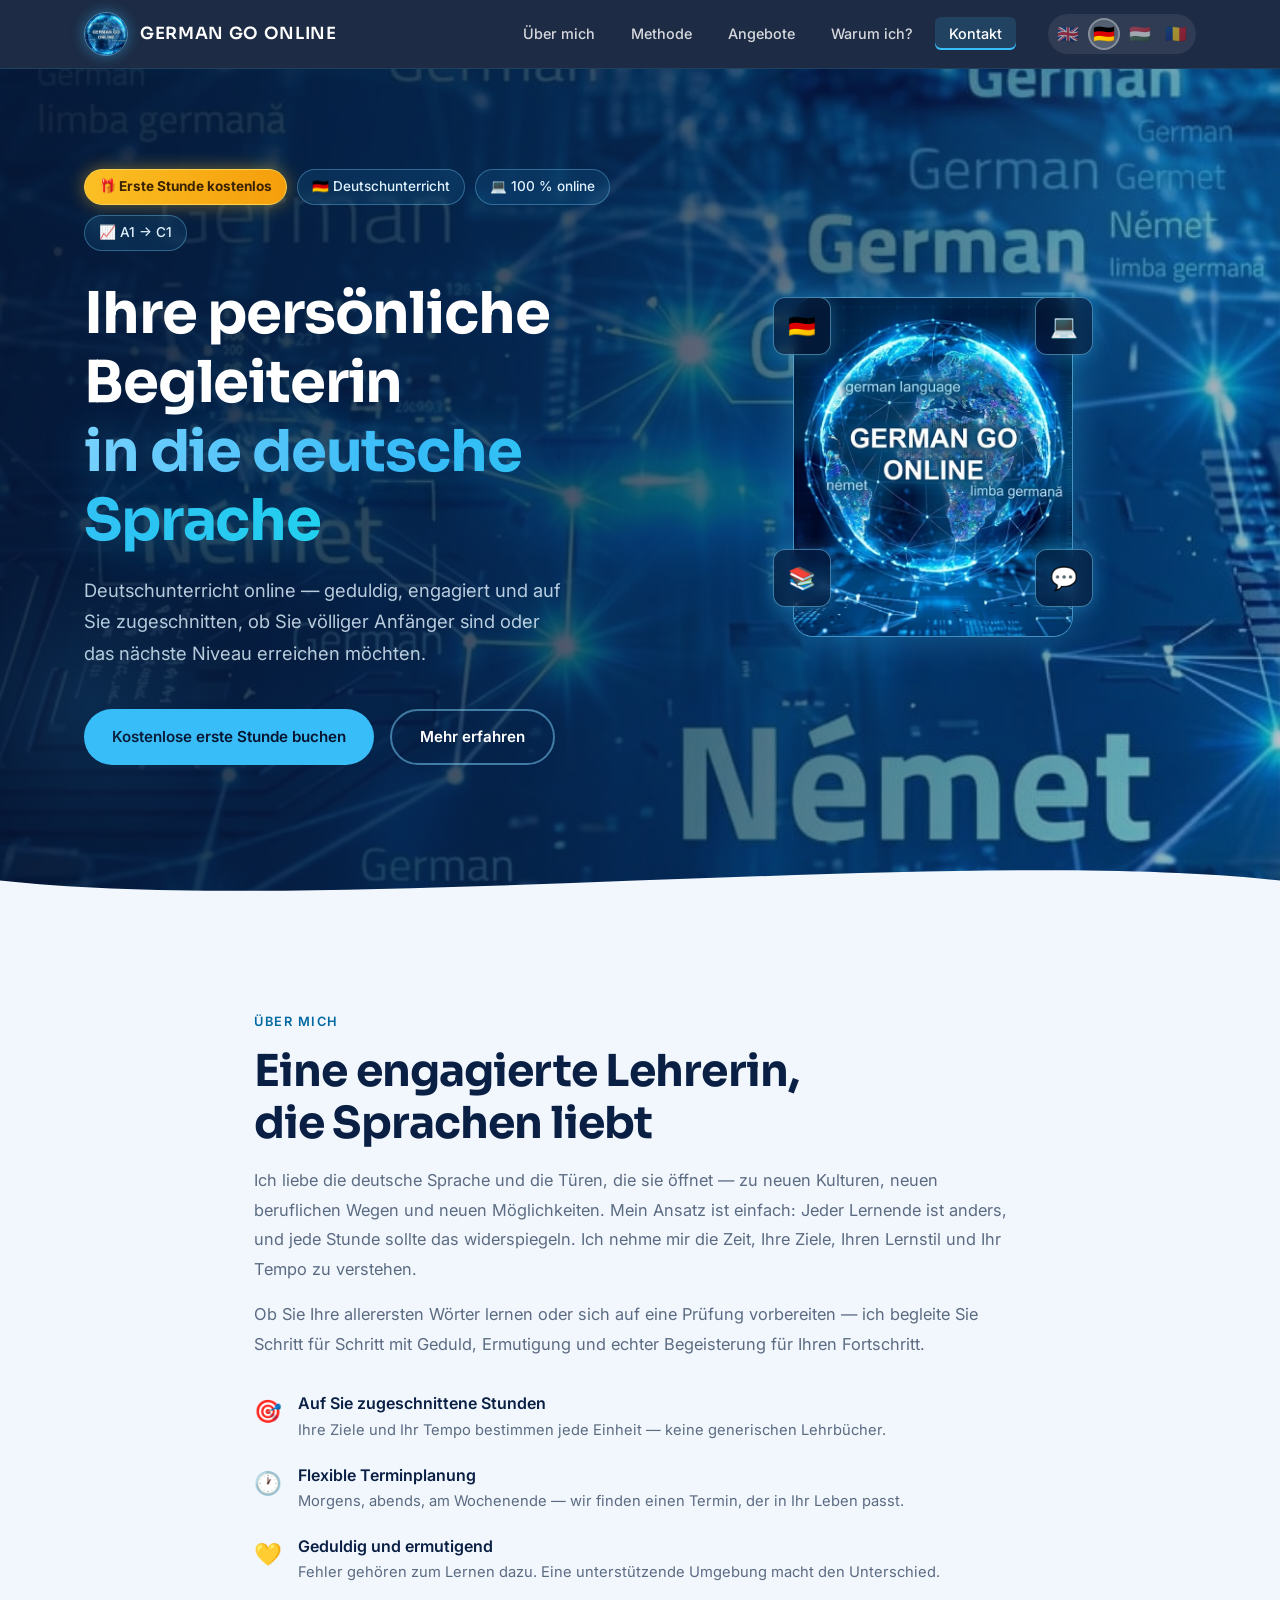
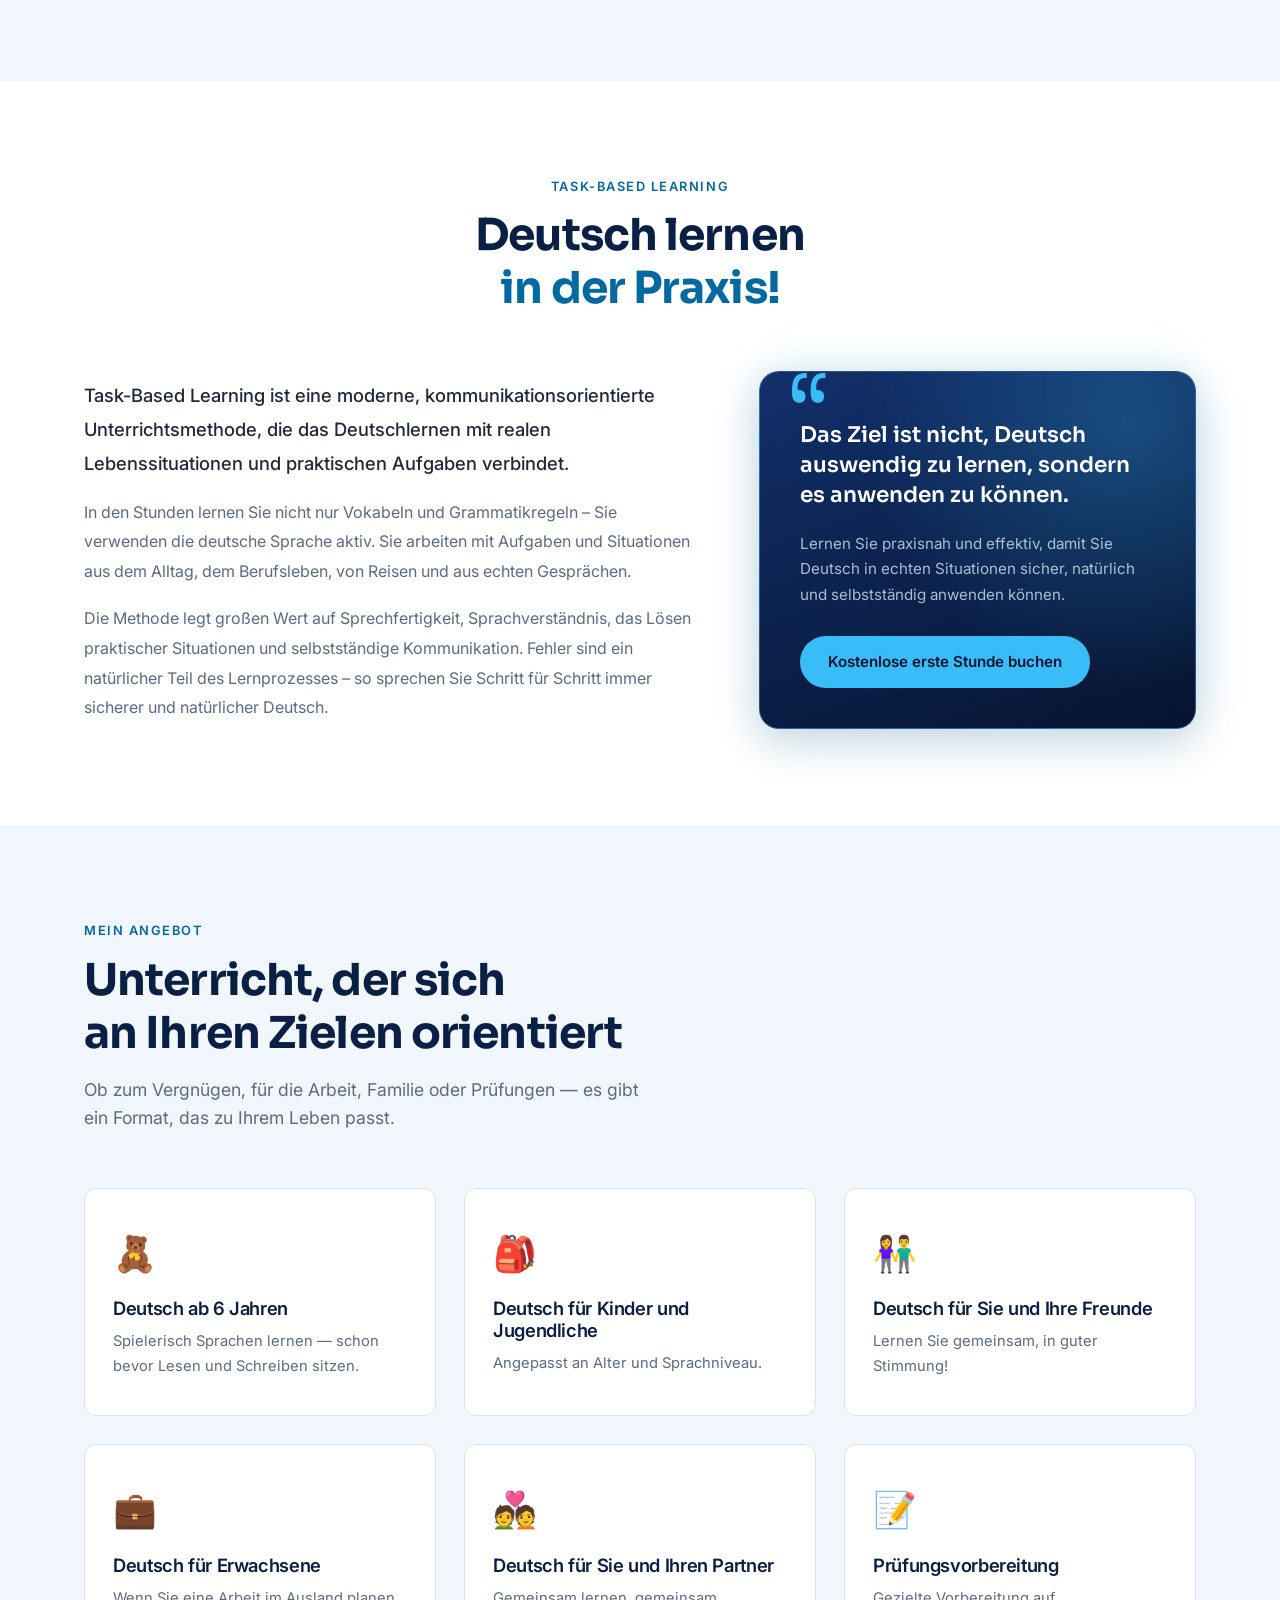
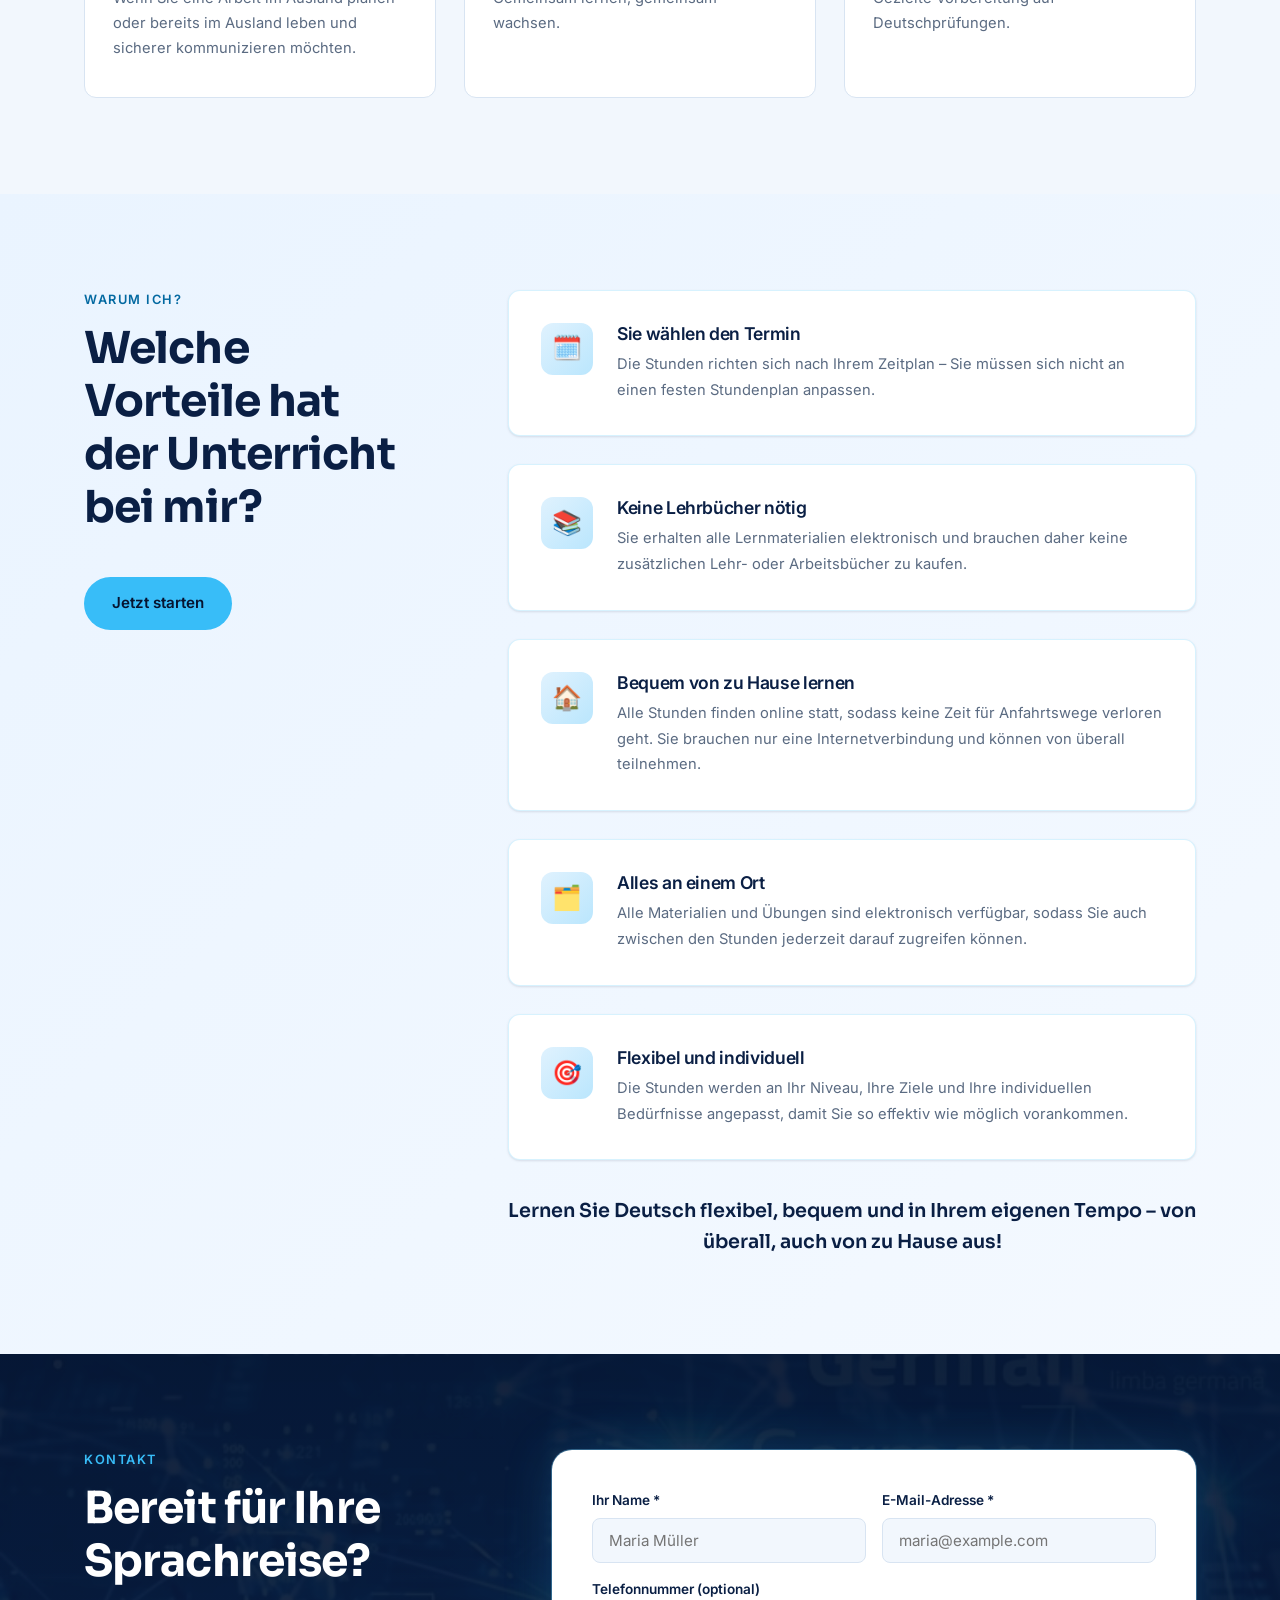
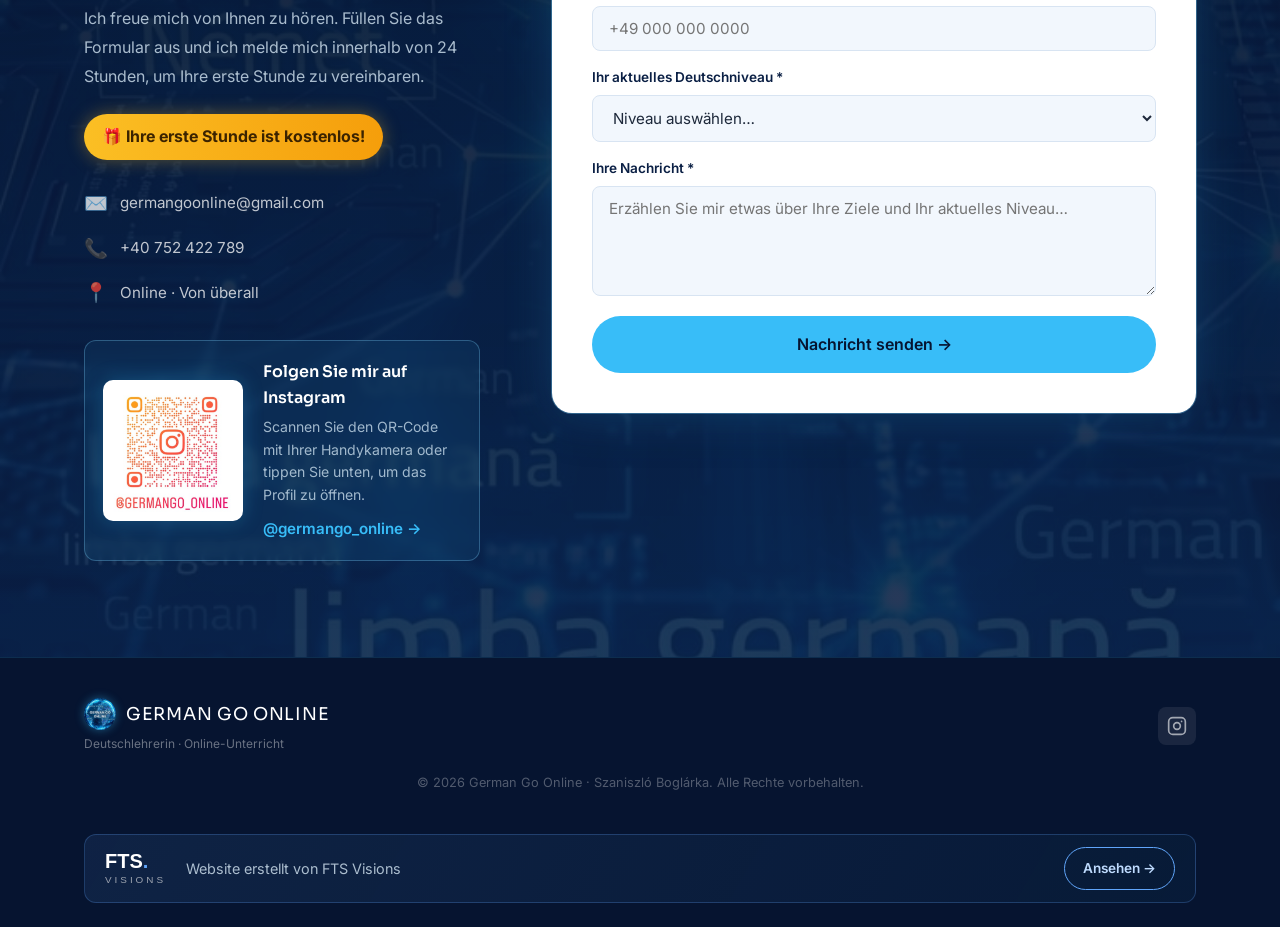
==== commit b2805807: "feat: update contact details, services and highlight free first lesson - New phone number (+40 752 4" ====
--- a/de/index.html
+++ b/de/index.html
@@ -17,7 +17,7 @@
 
   <!-- seo:start (generated by build.js — do not edit) -->
   <title>Deutschunterricht online mit Szaniszló Boglárka | German Go Online</title>
-  <meta name="description" content="Deutsch online lernen mit Szaniszló Boglárka: aufgabenbasierter Unterricht von A1 bis C2, flexible Termine, digitale Materialien und Prüfungsvorbereitung." />
+  <meta name="description" content="Erste Stunde kostenlos! Deutsch online lernen mit Szaniszló Boglárka: aufgabenbasierter Unterricht von A1 bis C1, flexible Termine, digitale Materialien und Prüfungsvorbereitung." />
   <link rel="canonical" href="https://szilardtoth94.github.io/language-teacher/de/" />
   <link rel="alternate" hreflang="en" href="https://szilardtoth94.github.io/language-teacher/" />
   <link rel="alternate" hreflang="de" href="https://szilardtoth94.github.io/language-teacher/de/" />
@@ -31,7 +31,7 @@
   <meta property="og:locale:alternate" content="hu_HU" />
   <meta property="og:locale:alternate" content="ro_RO" />
   <meta property="og:title" content="Deutschunterricht online mit Szaniszló Boglárka | German Go Online" />
-  <meta property="og:description" content="Deutsch online lernen mit Szaniszló Boglárka: aufgabenbasierter Unterricht von A1 bis C2, flexible Termine, digitale Materialien und Prüfungsvorbereitung." />
+  <meta property="og:description" content="Erste Stunde kostenlos! Deutsch online lernen mit Szaniszló Boglárka: aufgabenbasierter Unterricht von A1 bis C1, flexible Termine, digitale Materialien und Prüfungsvorbereitung." />
   <meta property="og:url" content="https://szilardtoth94.github.io/language-teacher/de/" />
   <meta property="og:image" content="https://szilardtoth94.github.io/language-teacher/img/og-image.jpg" />
   <meta property="og:image:width" content="1200" />
@@ -39,10 +39,10 @@
   <meta property="og:image:alt" content="German Go Online logo — glowing globe" />
   <meta name="twitter:card" content="summary_large_image" />
   <meta name="twitter:title" content="Deutschunterricht online mit Szaniszló Boglárka | German Go Online" />
-  <meta name="twitter:description" content="Deutsch online lernen mit Szaniszló Boglárka: aufgabenbasierter Unterricht von A1 bis C2, flexible Termine, digitale Materialien und Prüfungsvorbereitung." />
+  <meta name="twitter:description" content="Erste Stunde kostenlos! Deutsch online lernen mit Szaniszló Boglárka: aufgabenbasierter Unterricht von A1 bis C1, flexible Termine, digitale Materialien und Prüfungsvorbereitung." />
   <meta name="twitter:image" content="https://szilardtoth94.github.io/language-teacher/img/og-image.jpg" />
   <script type="application/ld+json">
-  {"@context":"https://schema.org","@type":"EducationalOrganization","name":"German Go Online","url":"https://szilardtoth94.github.io/language-teacher/de/","logo":"https://szilardtoth94.github.io/language-teacher/img/icon-512.png","image":"https://szilardtoth94.github.io/language-teacher/img/og-image.jpg","description":"Deutsch online lernen mit Szaniszló Boglárka: aufgabenbasierter Unterricht von A1 bis C2, flexible Termine, digitale Materialien und Prüfungsvorbereitung.","email":"GlobalTalk@mail.com","telephone":"+40747552607","sameAs":["https://www.instagram.com/germango_online/"],"knowsLanguage":"de","availableLanguage":["en","de","hu","ro"],"founder":{"@type":"Person","name":"Szaniszló Boglárka","image":"https://szilardtoth94.github.io/language-teacher/img/profile.jpeg","knowsLanguage":["en","de","hu","ro"]}}
+  {"@context":"https://schema.org","@type":"EducationalOrganization","name":"German Go Online","url":"https://szilardtoth94.github.io/language-teacher/de/","logo":"https://szilardtoth94.github.io/language-teacher/img/icon-512.png","image":"https://szilardtoth94.github.io/language-teacher/img/og-image.jpg","description":"Erste Stunde kostenlos! Deutsch online lernen mit Szaniszló Boglárka: aufgabenbasierter Unterricht von A1 bis C1, flexible Termine, digitale Materialien und Prüfungsvorbereitung.","email":"germangoonline@gmail.com","telephone":"+40752422789","sameAs":["https://www.instagram.com/germango_online/"],"knowsLanguage":"de","availableLanguage":["en","de","hu","ro"],"founder":{"@type":"Person","name":"Szaniszló Boglárka","knowsLanguage":["en","de","hu","ro"]}}
   </script>
   <!-- seo:end -->
   <link rel="stylesheet" href="../css/styles.css" />
@@ -50,11 +50,10 @@
 <body>
   <nav id="navbar">
     <div class="container nav-inner">
-      <a href="#" class="nav-logo" aria-label="German Go Online — Szaniszló Boglárka">
+      <a href="#" class="nav-logo" aria-label="German Go Online">
         <img src="../img/logo-icon.png" alt="" class="nav-logo-icon" width="44" height="44" />
         <span class="nav-logo-text">
           <span class="nav-logo-name">German Go Online</span>
-          <span class="nav-logo-tag">Szaniszló Boglárka</span>
         </span>
       </a>
       <button class="nav-toggle" aria-label="Toggle menu" aria-expanded="false">
@@ -84,14 +83,15 @@
     <div class="container hero-inner">
       <div class="hero-content">
         <div class="hero-flags" aria-label="Lesson highlights">
+          <span class="flag-badge flag-badge-free" data-i18n="hero.badge.free">🎁 Erste Stunde kostenlos</span>
           <span class="flag-badge" data-i18n="hero.badge.de">🇩🇪 Deutschunterricht</span>
           <span class="flag-badge" data-i18n="hero.badge.online">💻 100 % online</span>
-          <span class="flag-badge" data-i18n="hero.badge.levels">📈 A1 → C2</span>
+          <span class="flag-badge" data-i18n="hero.badge.levels">📈 A1 → C1</span>
         </div>
         <h1 class="hero-headline" data-i18n-html="hero.headline">Ihre persönliche Begleiterin<br /><em>in die deutsche Sprache</em></h1>
         <p class="hero-sub" data-i18n="hero.sub">Deutschunterricht online — geduldig, engagiert und auf Sie zugeschnitten, ob Sie völliger Anfänger sind oder das nächste Niveau erreichen möchten.</p>
         <div class="hero-ctas">
-          <a href="#contact" class="btn btn-primary" data-i18n="hero.cta.primary">Stunde buchen</a>
+          <a href="#contact" class="btn btn-primary" data-i18n="hero.cta.primary">Kostenlose erste Stunde buchen</a>
           <a href="#about" class="btn btn-ghost" data-i18n="hero.cta.ghost">Mehr erfahren</a>
         </div>
       </div>
@@ -116,16 +116,6 @@
 
   <section id="about" class="section">
     <div class="container about-inner">
-      <div class="about-image reveal">
-        <div class="about-avatar-wrap">
-          <div class="about-avatar-placeholder">
-            <img src="../img/profile.jpeg" alt="Szaniszló Boglárka" class="avatar-img profile-photo" width="280" height="320" loading="lazy" />
-          </div>
-          <div class="about-flag-ring" aria-hidden="true">
-            <span>🇩🇪</span><span>💻</span><span>📚</span><span>💬</span>
-          </div>
-        </div>
-      </div>
       <div class="about-content reveal">
         <p class="section-label" data-i18n="about.label">Über mich</p>
         <h2 class="section-title" data-i18n-html="about.title">Eine engagierte Lehrerin,<br />die Sprachen liebt</h2>
@@ -174,7 +164,7 @@
           <span class="method-quote-mark" aria-hidden="true">“</span>
           <blockquote data-i18n="method.quote">Das Ziel ist nicht, Deutsch auswendig zu lernen, sondern es anwenden zu können.</blockquote>
           <p class="method-closing" data-i18n="method.closing">Lernen Sie praxisnah und effektiv, damit Sie Deutsch in echten Situationen sicher, natürlich und selbstständig anwenden können.</p>
-          <a href="#contact" class="btn btn-primary" data-i18n="hero.cta.primary">Stunde buchen</a>
+          <a href="#contact" class="btn btn-primary" data-i18n="hero.cta.primary">Kostenlose erste Stunde buchen</a>
         </aside>
       </div>
     </div>
@@ -189,34 +179,34 @@
       </div>
       <div class="services-grid">
         <div class="service-card reveal">
-          <div class="service-icon">💻</div>
-          <h3 class="service-title" data-i18n="svc.online.title">Online-Unterricht</h3>
-          <p class="service-desc" data-i18n="svc.online.desc">Alle Stunden finden online per Videoanruf statt — lernen Sie von überall. Sie brauchen nur eine Internetverbindung, den Rest übernehme ich.</p>
-        </div>
-        <div class="service-card reveal">
-          <div class="service-icon">✈️</div>
-          <h3 class="service-title" data-i18n="svc.everyday.title">Alltags- &amp; Reisedeutsch</h3>
-          <p class="service-desc" data-i18n="svc.everyday.desc">Echte Situationen aus Alltag und Reisen — Einkaufen, Wegbeschreibungen, Smalltalk, Termine — mit praktischen Aufgaben geübt.</p>
+          <div class="service-icon">🧸</div>
+          <h3 class="service-title" data-i18n="svc.c1.title">Deutsch ab 6 Jahren</h3>
+          <p class="service-desc" data-i18n="svc.c1.desc">Spielerisch Sprachen lernen — schon bevor Lesen und Schreiben sitzen.</p>
+        </div>
+        <div class="service-card reveal">
+          <div class="service-icon">🎒</div>
+          <h3 class="service-title" data-i18n="svc.c2.title">Deutsch für Kinder und Jugendliche</h3>
+          <p class="service-desc" data-i18n="svc.c2.desc">Angepasst an Alter und Sprachniveau.</p>
+        </div>
+        <div class="service-card reveal">
+          <div class="service-icon">👫</div>
+          <h3 class="service-title" data-i18n="svc.c3.title">Deutsch für Sie und Ihre Freunde</h3>
+          <p class="service-desc" data-i18n="svc.c3.desc">Lernen Sie gemeinsam, in guter Stimmung!</p>
+        </div>
+        <div class="service-card reveal">
+          <div class="service-icon">💼</div>
+          <h3 class="service-title" data-i18n="svc.c4.title">Deutsch für Erwachsene</h3>
+          <p class="service-desc" data-i18n="svc.c4.desc">Wenn Sie eine Arbeit im Ausland planen oder bereits im Ausland leben und sicherer kommunizieren möchten.</p>
+        </div>
+        <div class="service-card reveal">
+          <div class="service-icon">💑</div>
+          <h3 class="service-title" data-i18n="svc.c5.title">Deutsch für Sie und Ihren Partner</h3>
+          <p class="service-desc" data-i18n="svc.c5.desc">Gemeinsam lernen, gemeinsam wachsen.</p>
         </div>
         <div class="service-card reveal">
           <div class="service-icon">📝</div>
-          <h3 class="service-title" data-i18n="svc.exam.title">Prüfungsvorbereitung</h3>
-          <p class="service-desc" data-i18n="svc.exam.desc">Gezielte Vorbereitung auf Goethe, ÖSD, ECL und andere Deutschzertifikate. Fokussiertes, strukturiertes Üben auf Ihrem Niveau.</p>
-        </div>
-        <div class="service-card reveal">
-          <div class="service-icon">💼</div>
-          <h3 class="service-title" data-i18n="svc.business.title">Deutsch für den Beruf</h3>
-          <p class="service-desc" data-i18n="svc.business.desc">Professioneller Wortschatz, E-Mails, Präsentationen und Meetings — das Deutsch, das Ihre Karriere braucht.</p>
-        </div>
-        <div class="service-card reveal">
-          <div class="service-icon">🎒</div>
-          <h3 class="service-title" data-i18n="svc.kids.title">Kinder &amp; Jugendliche</h3>
-          <p class="service-desc" data-i18n="svc.kids.desc">Altersgerechte, engagierte Stunden, die Lernen zum Spaß machen. Selbstvertrauen und Neugier von Anfang an aufbauen.</p>
-        </div>
-        <div class="service-card reveal">
-          <div class="service-icon">💬</div>
-          <h3 class="service-title" data-i18n="svc.conv.title">Konversationstraining</h3>
-          <p class="service-desc" data-i18n="svc.conv.desc">Mehr sprechen, weniger zögern. Regelmäßiges Konversationstraining für Flüssigkeit, Selbstsicherheit und natürlichen Ausdruck.</p>
+          <h3 class="service-title" data-i18n="svc.c6.title">Prüfungsvorbereitung</h3>
+          <p class="service-desc" data-i18n="svc.c6.desc">Gezielte Vorbereitung auf Deutschprüfungen.</p>
         </div>
       </div>
     </div>
@@ -279,14 +269,15 @@
           <p class="section-label" style="color:var(--accent);" data-i18n="contact.label">Kontakt</p>
           <h2 class="section-title" style="color:white;" data-i18n-html="contact.title">Bereit für Ihre<br />Sprachreise?</h2>
           <p class="contact-intro" data-i18n="contact.intro">Ich freue mich von Ihnen zu hören. Füllen Sie das Formular aus und ich melde mich innerhalb von 24 Stunden, um Ihre erste Stunde zu vereinbaren.</p>
+          <p class="contact-free" data-i18n="contact.free">🎁 Ihre erste Stunde ist kostenlos!</p>
           <ul class="contact-details">
             <li class="contact-detail">
               <span class="contact-detail-icon">✉️</span>
-              <a href="mailto:GlobalTalk@mail.com" class="contact-link">GlobalTalk@mail.com</a>
+              <a href="mailto:germangoonline@gmail.com" class="contact-link">germangoonline@gmail.com</a>
             </li>
             <li class="contact-detail">
               <span class="contact-detail-icon">📞</span>
-              <a href="tel:+40747552607" class="contact-link">+40 747 552 607</a>
+              <a href="tel:+40752422789" class="contact-link">+40 752 422 789</a>
             </li>
             <li class="contact-detail">
               <span class="contact-detail-icon">📍</span>
@@ -305,7 +296,7 @@
           </div>
         </div>
         <div class="contact-form-wrap reveal">
-          <form class="contact-form" id="contact-form" action="https://formsubmit.co/GlobalTalk@mail.com" method="POST">
+          <form class="contact-form" id="contact-form" action="https://formsubmit.co/germangoonline@gmail.com" method="POST">
             <input type="hidden" name="_subject" value="New lesson enquiry — German Go Online" />
             <input type="hidden" name="_template" value="table" />
             <input type="text" name="_honey" class="form-honeypot" tabindex="-1" autocomplete="off" aria-hidden="true" />
@@ -330,7 +321,7 @@
                 <option value="Complete beginner" data-i18n-option="contact.form.level.zero">Absoluter Anfänger</option>
                 <option value="A1-A2" data-i18n-option="contact.form.level.a">A1–A2 · Grundstufe</option>
                 <option value="B1-B2" data-i18n-option="contact.form.level.b">B1–B2 · Mittelstufe</option>
-                <option value="C1-C2" data-i18n-option="contact.form.level.c">C1–C2 · Oberstufe</option>
+                <option value="C1" data-i18n-option="contact.form.level.c">C1 · Oberstufe</option>
                 <option value="Not sure" data-i18n-option="contact.form.level.ns">Noch nicht sicher</option>
               </select>
             </div>
--- a/css/styles.css
+++ b/css/styles.css
@@ -176,7 +176,7 @@
 }
 
 /* ── About ── */
-.about-inner { display: grid; grid-template-columns: 1fr 1.4fr; gap: 72px; align-items: center; }
+.about-inner { display: grid; grid-template-columns: 1fr; max-width: 820px; margin: 0 auto; gap: 72px; align-items: center; }
 
 .about-avatar-wrap { position: relative; display: inline-block; }
 .about-avatar-placeholder {
@@ -530,3 +530,16 @@
   .fts-card { gap: 14px; padding: 12px 16px; }
   .fts-text { font-size: 0.82rem; }
 }
+
+/* First lesson free highlight */
+.flag-badge.flag-badge-free {
+  background: linear-gradient(90deg, #fbbf24, #f59e0b);
+  border-color: #fcd34d; color: #3b2300; font-weight: 700;
+  box-shadow: 0 0 18px rgba(251,191,36,.45);
+}
+.contact-free {
+  display: inline-block; margin: -8px 0 28px; padding: 10px 18px;
+  background: linear-gradient(90deg, #fbbf24, #f59e0b); color: #3b2300;
+  border-radius: 50px; font-weight: 700; font-size: 1rem;
+  box-shadow: 0 0 18px rgba(251,191,36,.35);
+}
